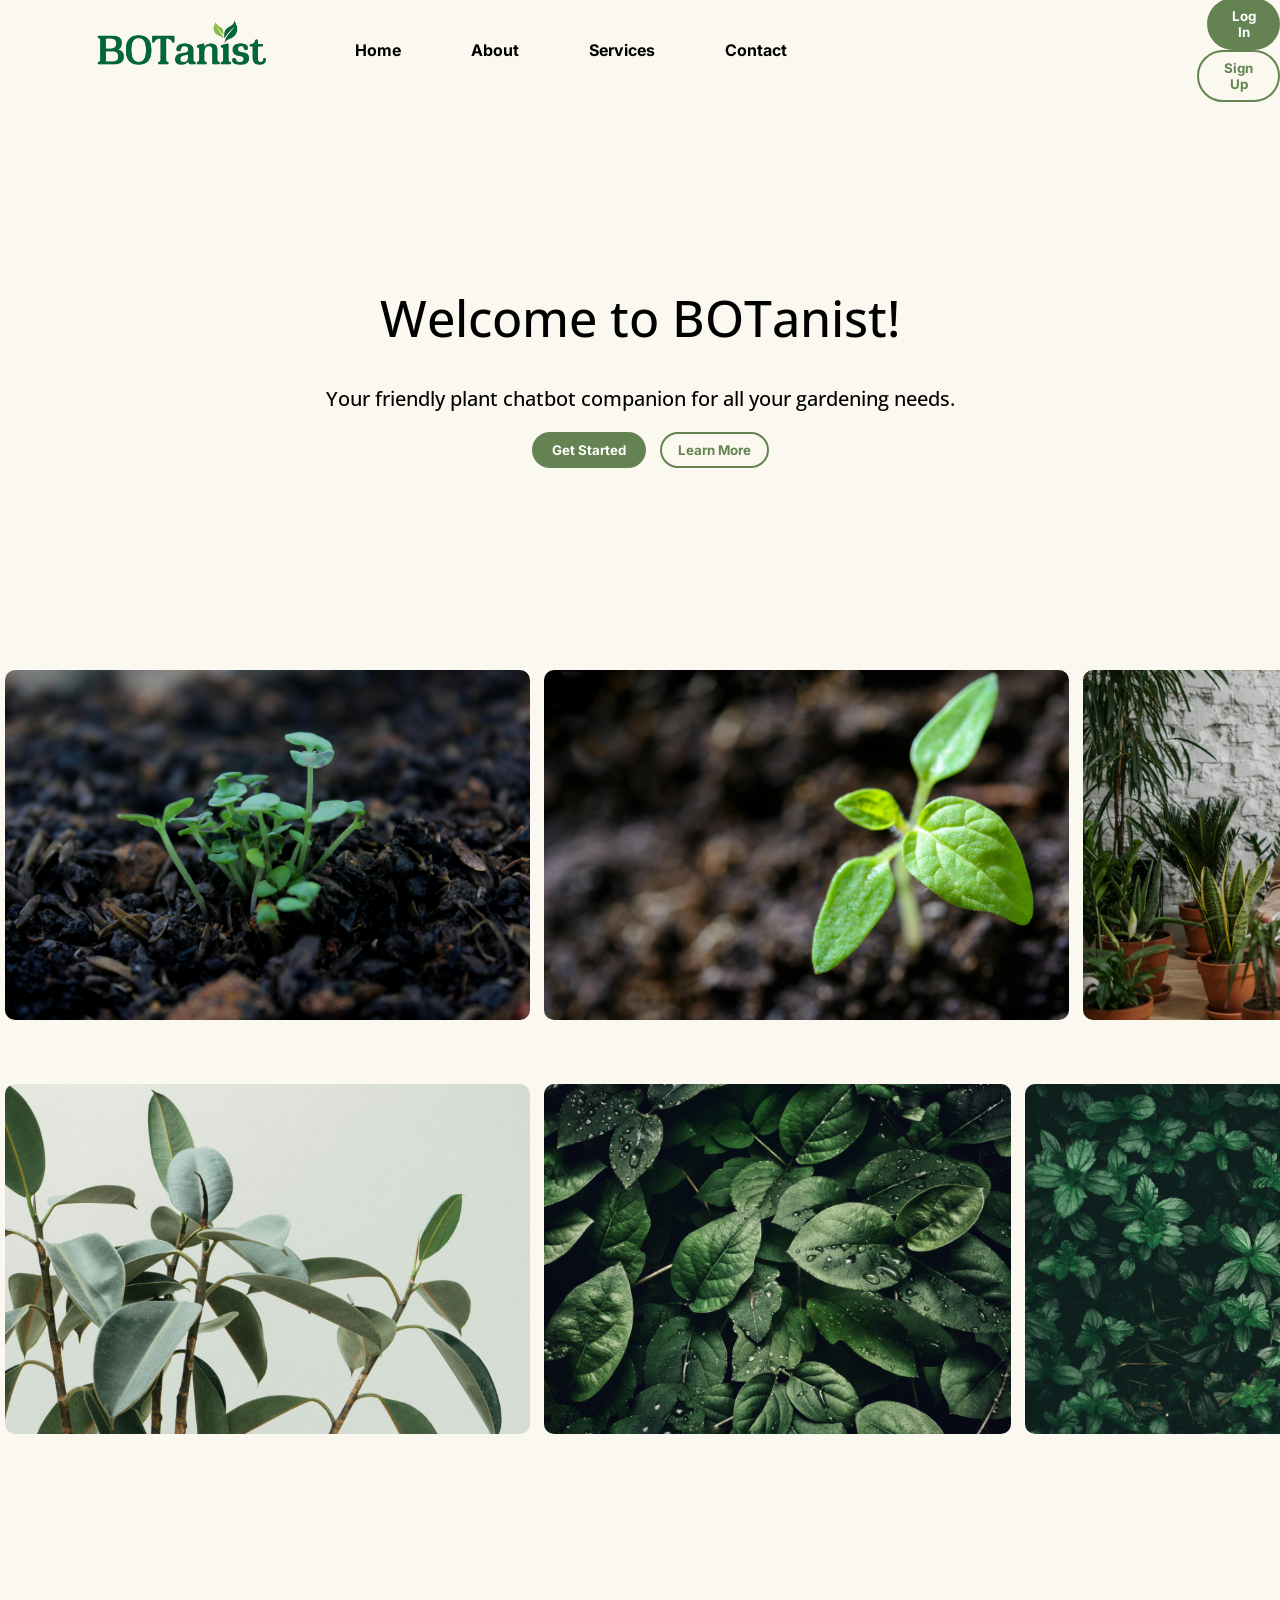
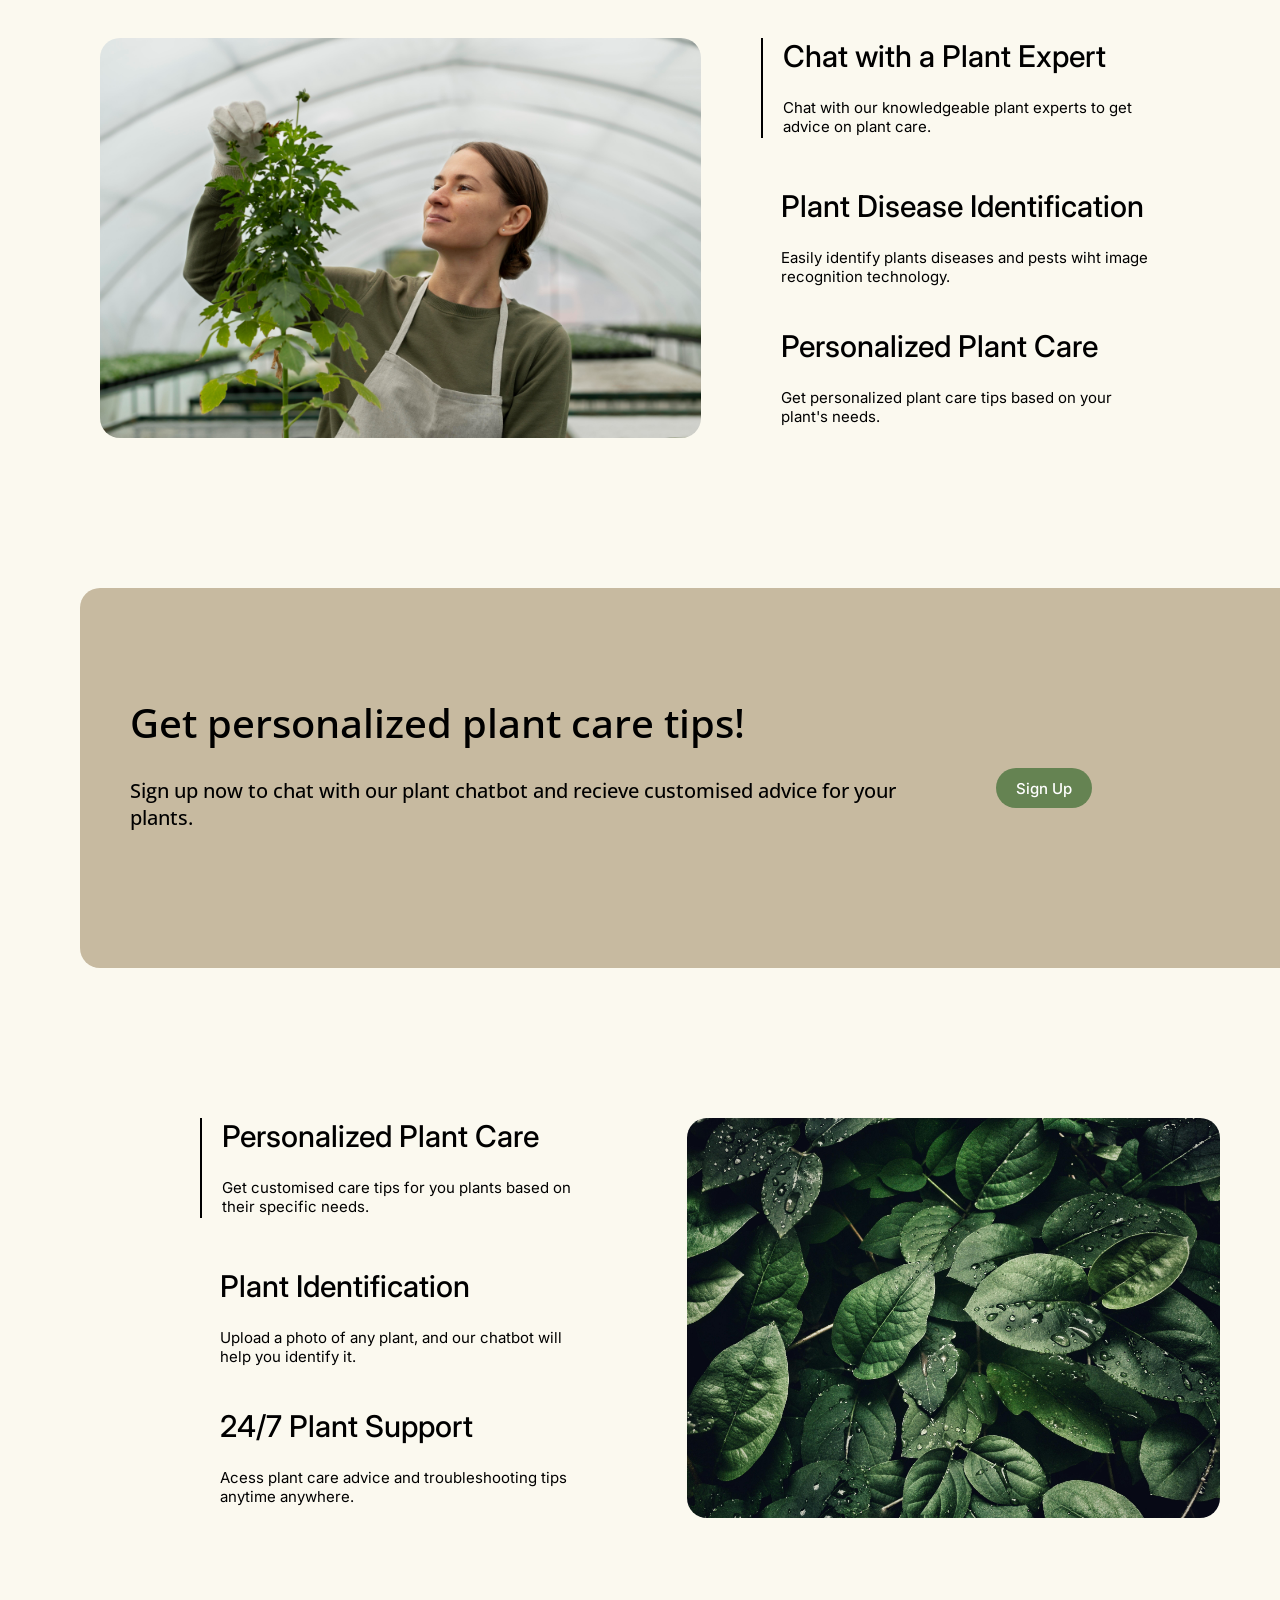
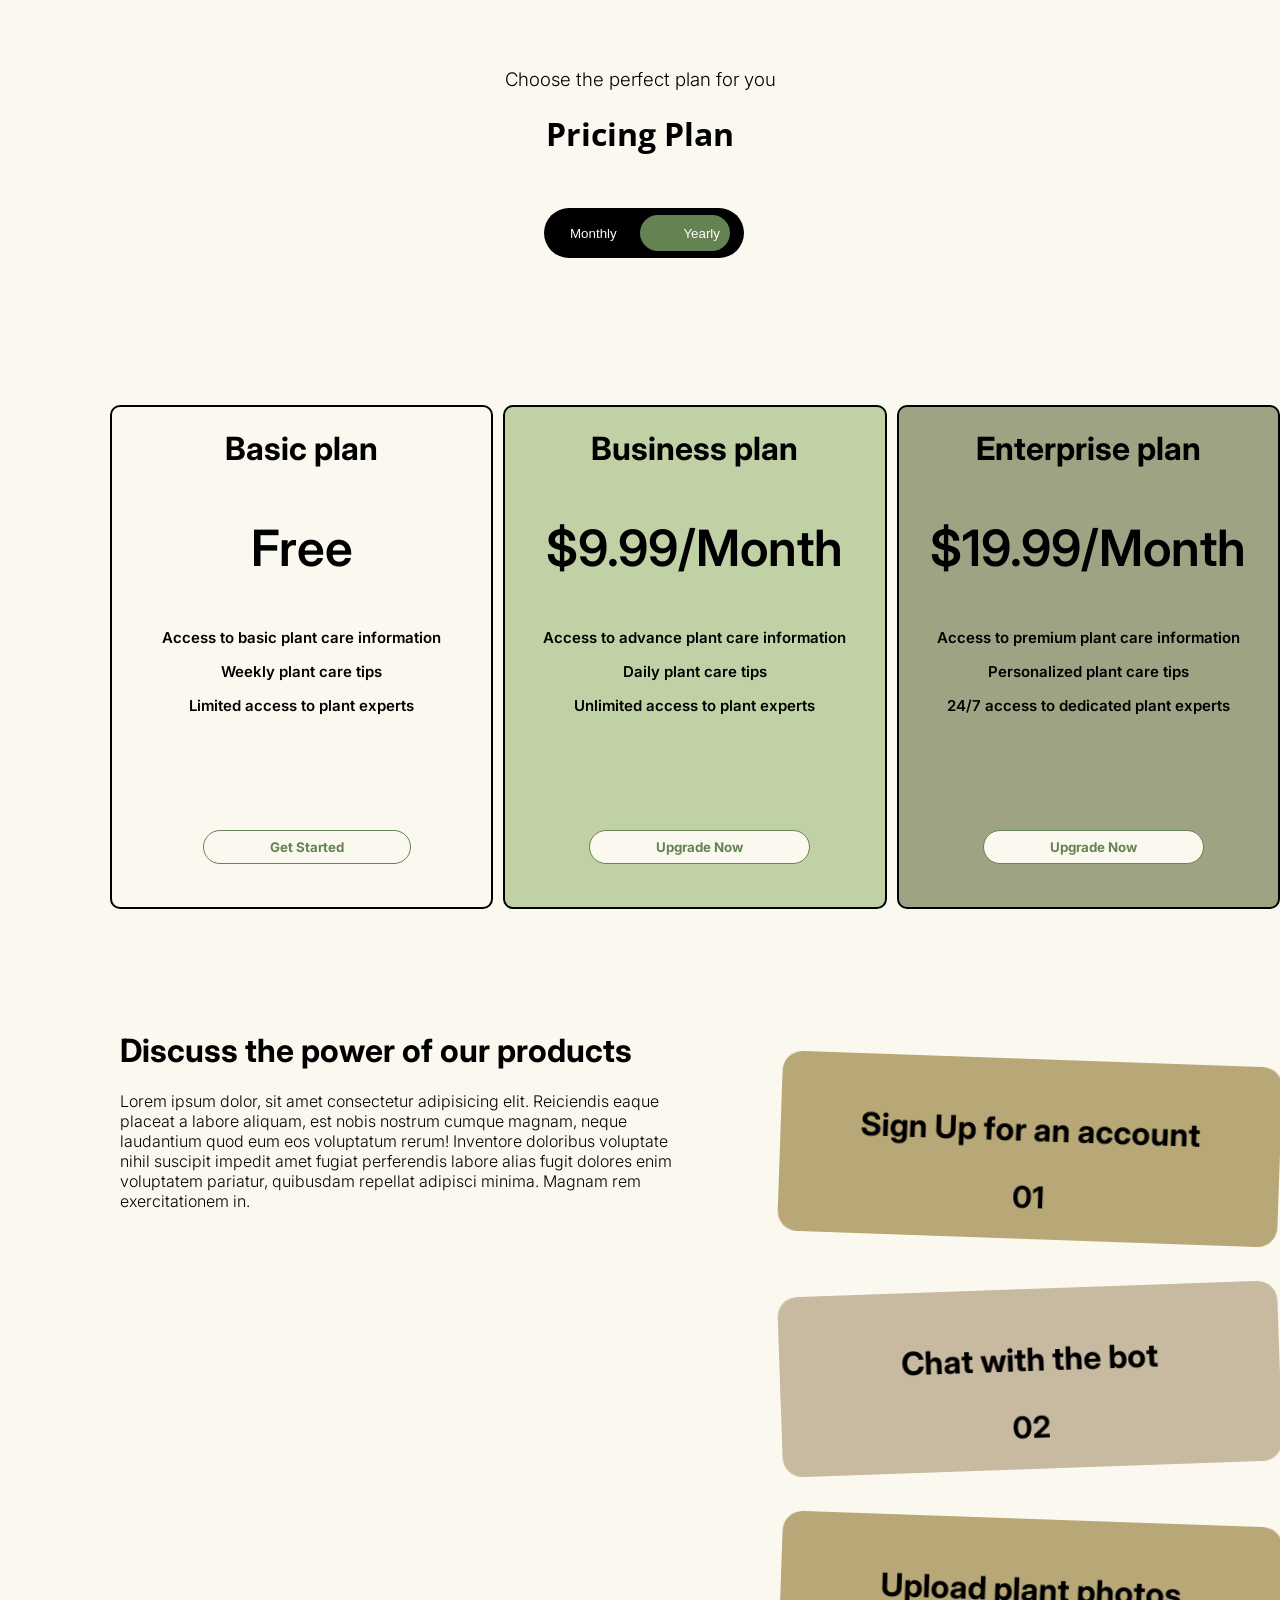
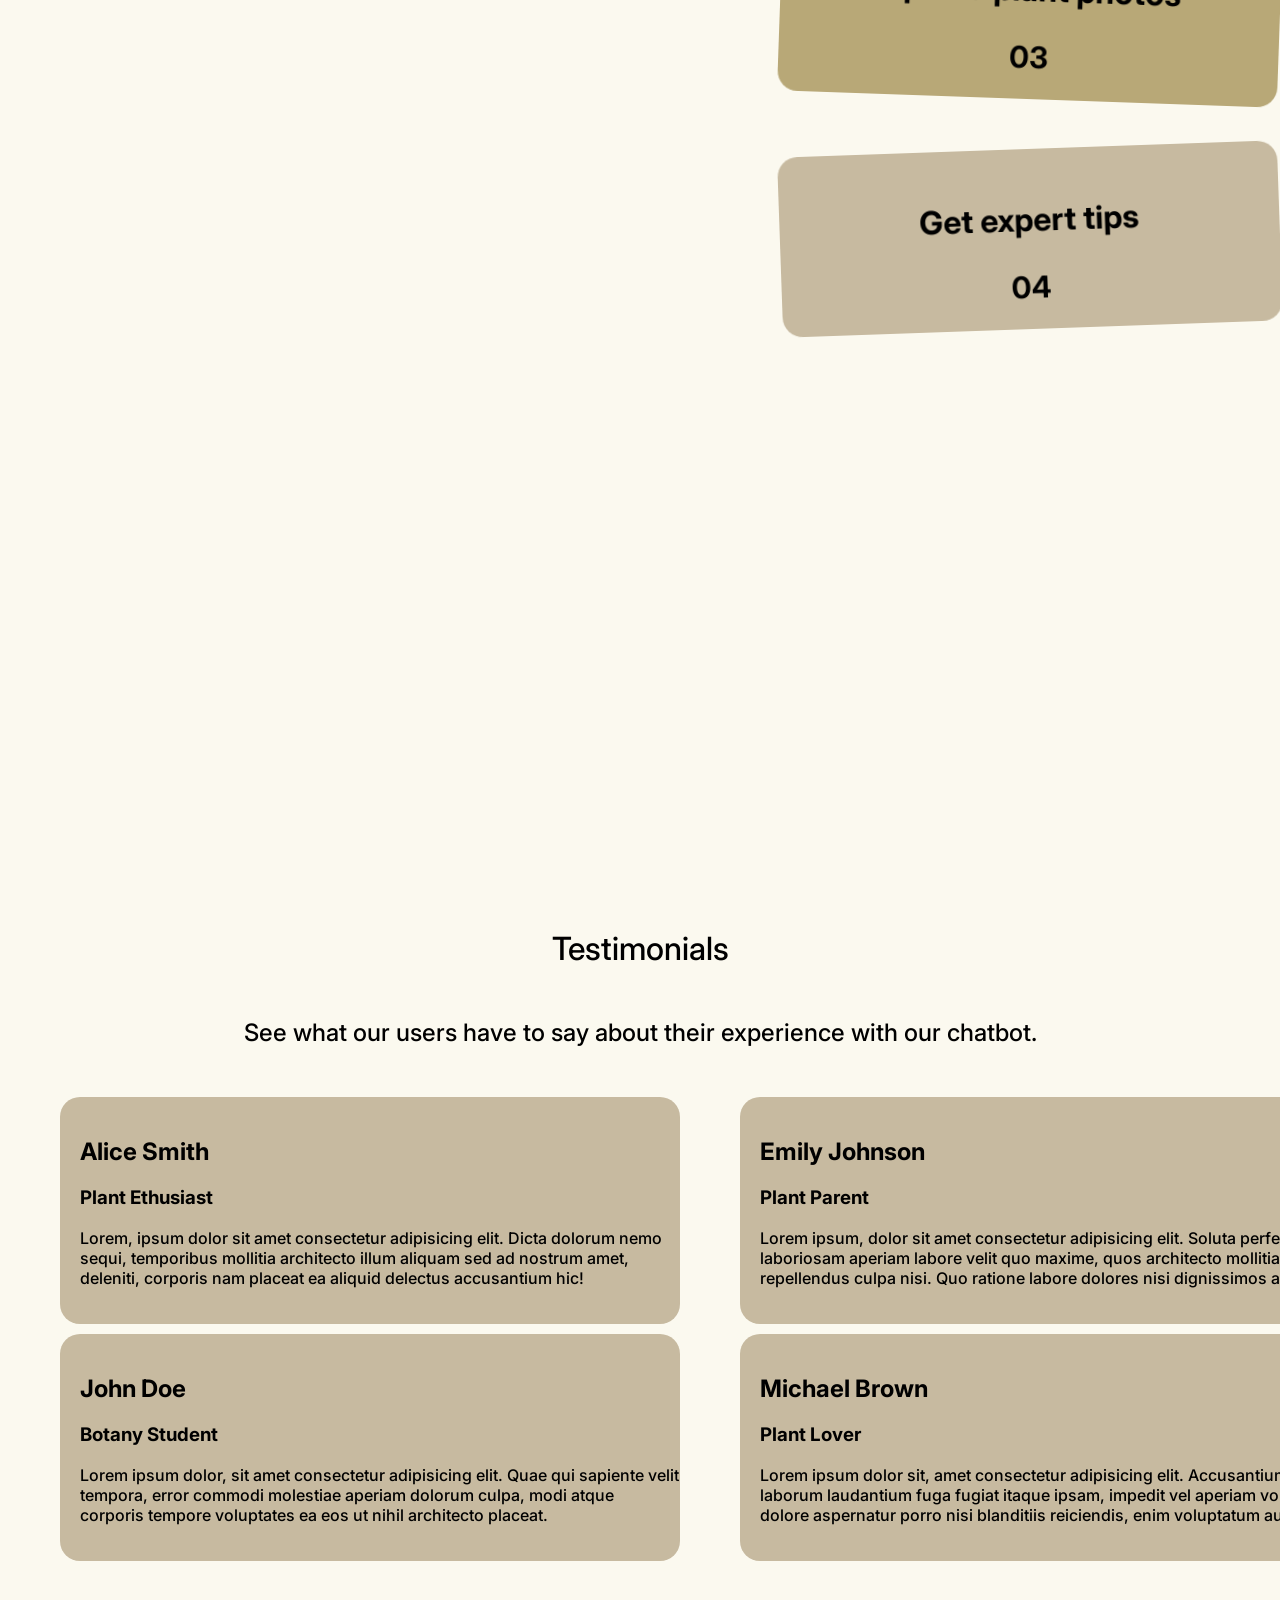
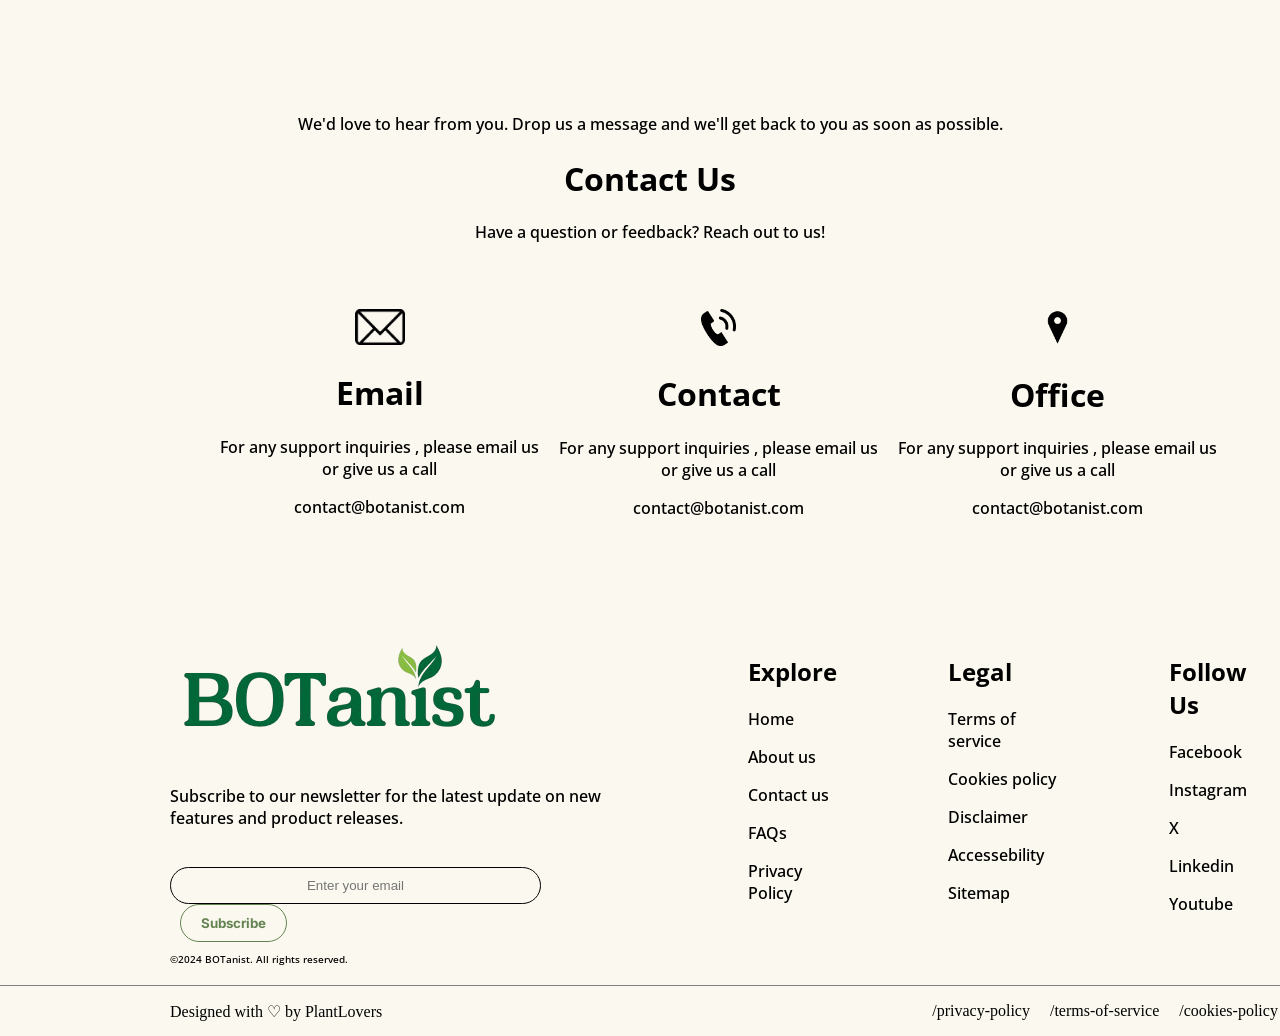
==== main.html @ 325641a9 "Add files via upload" ====
<!DOCTYPE html>
<html lang="en">
<head>
    <meta charset="UTF-8">
    <meta name="viewport" content="width=device-width, initial-scale=1.0">
    <title>BOTanist</title>
    <link rel="stylesheet" href="main.css">
    <link rel="preconnect" href="https://fonts.googleapis.com">
    <link rel="preconnect" href="https://fonts.googleapis.com">
    <link rel="preconnect" href="https://fonts.gstatic.com" crossorigin>
    <link href="https://fonts.googleapis.com/css2?family=Inter:ital,opsz,wght@0,14..32,100..900;1,14..32,100..900&display=swap" rel="stylesheet">
    <link rel="preconnect" href="https://fonts.googleapis.com">
<link rel="preconnect" href="https://fonts.gstatic.com" crossorigin>
<link href="https://fonts.googleapis.com/css2?family=Inter:ital,opsz,wght@0,14..32,100..900;1,14..32,100..900&family=Open+Sans:ital,wght@0,300..800;1,300..800&display=swap" rel="stylesheet">
</head>
<body>
   
<div class="navbar">
    <img src="2-removebg-preview.png" alt="logo">
    <div class="navitems">
        <p>Home</p>
        <p>About</p>
        <p>Services</p>
        <p>Contact</p>
    </div>
  <div class="navbuttons">
    <button id="login">Log In</button>
    <button id="signup">Sign Up</button>
  </div>
    
    
</div>
<div class="mainSection">
    <h1>Welcome to BOTanist!
    <h3>Your friendly plant chatbot companion for all your gardening needs.</h3>
  <button id="getStarted">Get Started</button>
  <button id="learn">Learn More</button>
</div>

<div class="img">
  <div class="img-slide">
    <div class="slide">
        <img src="pexels-crusenhoiho-1251026.jpg" alt="pic">
    
        <img src="pexels-wdnet-1002703.jpg" alt="pic">
 
        <img src="pexels-cottonbro-4503732.jpg" alt="pic">

        <img src="pexels-iriser-1005715.jpg" alt="pic">
  
        <img src="pexels-iriser-2534523.jpg" alt="pic">
 
        <img src="pexels-iriser-2781760.jpg" alt="pic">
        <img src="pexels-crusenhoiho-1251026.jpg" alt="pic">
    
        <img src="pexels-wdnet-1002703.jpg" alt="pic">
 
        <img src="pexels-cottonbro-4503732.jpg" alt="pic">

        <img src="pexels-iriser-1005715.jpg" alt="pic">
  
        <img src="pexels-iriser-2534523.jpg" alt="pic">
 
        <img src="pexels-iriser-2781760.jpg" alt="pic">
       
        
    </div>
   

  </div>
</div>
<div class="img2">
  <div class="img2-slide">
    <div class="slide2">
        <img src="pexels-scottwebb-213727.jpg" alt="pic">
    
        <img src="pexels-sohi-807598.jpg" alt="pic">
 
        <img src="pexels-muhammad-khairul-iddin-adnan-267454-808510.jpg" alt="pic">

        <img src="pexels-rubyandlion-1118154.jpg" alt="pic">
  
        <img src="pexels-crusenhoiho-1251026.jpg" alt="pic">
 
        <img src="pexels-akilmazumder-1072824.jpg" alt="pic">
        <img src="pexels-scottwebb-213727.jpg" alt="pic">
    
        <img src="pexels-sohi-807598.jpg" alt="pic">
 
        <img src="pexels-muhammad-khairul-iddin-adnan-267454-808510.jpg" alt="pic">

        <img src="pexels-rubyandlion-1118154.jpg" alt="pic">
  
        <img src="pexels-crusenhoiho-1251026.jpg" alt="pic">
 
        <img src="pexels-akilmazumder-1072824.jpg" alt="pic">
      
        
    </div>
   

  </div>
</div>
<div class="expert">
  <img src="medium-shot-woman-checking-plant.jpg" alt="">
  <div class="chat"><p>Chat with a Plant Expert</p>
  <p class="subtext">Chat with our knowledgeable plant experts to get advice on plant care.</p>
  <p class="disease">Plant Disease Identification</p>
  <p class="disease" id="diseaseSubtext">Easily identify plants diseases and pests wiht image recognition technology.</p>
  <p id="personalized">Personalized Plant Care</p>
  <p id="personalizedSub">Get personalized plant care tips based on your plant's needs.</p>
  </div>
  
</div>

<div class="askSignup">
  <div class="text"> <h1>Get personalized plant care tips!</h1>
    <p>Sign up now to chat with our plant chatbot and recieve customised advice for your <br> plants.</p></div>
 
  <button>Sign Up</button>
</div>
<div class="expert2">
  
  <div class="chat"><p>Personalized Plant Care</p>
  <p class="subtext">Get customised care tips for you plants based on their specific needs.</p>
  <p class="disease">Plant Identification</p>
  <p class="disease" id="diseaseSubtext">Upload a photo of any plant, and our chatbot will help you identify it.</p>
  <p id="personalized">24/7 Plant Support</p>
  <p id="personalizedSub">Acess plant care advice and troubleshooting tips anytime anywhere.</p>
  </div>
  <img src="pexels-sohi-807598.jpg" alt="">
  
</div>

<div class="pricing">
  <h3>Choose the perfect plan for you</h3>
  <h1>Pricing Plan</h1>
 
</div>
<div class="container">
  <span class="switch">
    <input type="checkbox" id="switcher">
    <label for="switcher"></label>
  </span>
</div>
<div class="plans">
  <div class="basic">
    <h1>Basic plan</h1>
    <p style="font-size: 50px;">Free</p>
    <p>Access to basic plant care information</p>
    <p>Weekly plant care tips</p>
    <p>Limited access to plant experts</p>
    <button>Get Started</button>
  </div>
  <div class="basic" style="background-color: #c0d1a5;">
    <h1>Business plan</h1>
    <p style="font-size: 50px;">$9.99/Month</p>
    <p>Access to advance plant care information</p>
    <p>Daily plant care tips</p>
    <p>Unlimited access to plant experts</p>
    <button>Upgrade Now</button>
  </div>
  <div class="basic" style="background-color: #9da383;">
    <h1>Enterprise plan</h1>
    <p style="font-size: 50px;">$19.99/Month</p>
    <p>Access to premium plant care information</p>
    <p>Personalized plant care tips</p>
    <p>24/7 access to dedicated plant experts</p>
    <button>Upgrade Now</button>
  </div>
  
</div>
<div class="power">
  <div class="discuss"> <h1>Discuss the power of our products</h1>
  <p>Lorem ipsum dolor, sit amet consectetur adipisicing elit. Reiciendis eaque placeat a labore aliquam, est nobis nostrum cumque magnam, neque laudantium quod eum eos voluptatum rerum! Inventore doloribus voluptate nihil suscipit impedit amet fugiat perferendis labore alias fugit dolores enim voluptatem pariatur, quibusdam repellat adipisci minima. Magnam rem exercitationem in.</p></div>

  <div class="stack">
    <div class="card one">
      <h1>Sign Up for an account</h1>
      <p style="font-size: 30px;">01</p>
    </div>
   <div class="card two">
    <h1>Chat with the bot</h1>
    <p style="font-size: 30px;">02</p>
  </div>
   <div class="card three"><h1>Upload plant photos</h1>
    <p style="font-size: 30px;">03</p></div>
   <div class="card four"><h1>Get expert tips</h1>
    <p style="font-size: 30px;">04</p></div>
 
  </div>
  
</div>
<h1 style="text-align: center;" class="samp">Testimonials</h1>
<h2 style="text-align: center;" class="samp">See what our users have to say about their experience with our chatbot.</h2>
<div class="testimonials">
  
  <div class="column1">
    <div class="row1">
      <div class="c1 re" >
        <h2>Alice Smith</h2>
        <h3>Plant Ethusiast</h3>
        <p>Lorem, ipsum dolor sit amet consectetur adipisicing elit. Dicta dolorum nemo sequi, temporibus mollitia architecto illum aliquam sed ad nostrum amet, deleniti, corporis nam placeat ea aliquid delectus accusantium hic!</p>
      </div>
      <div class="c2 re" >
        <h2>John Doe</h2>
        <h3>Botany Student</h3>
        <p>Lorem ipsum dolor, sit amet consectetur adipisicing elit. Quae qui sapiente velit tempora, error commodi molestiae aperiam dolorum culpa, modi atque corporis tempore voluptates ea eos ut nihil architecto placeat.</p>
      </div>
    </div>
  </div>
  <div class="column2">
    <div class="row2">
      <div class="c3 re">
        <h2>Emily Johnson</h2>
        <h3>Plant Parent</h3>
        <p>Lorem ipsum, dolor sit amet consectetur adipisicing elit. Soluta perferendis, laboriosam aperiam labore velit quo maxime, quos architecto mollitia repellendus culpa nisi. Quo ratione labore dolores nisi dignissimos amet dicta.</p>
      </div>
      <div class="c4 re" >
        <h2>Michael Brown</h2>
        <h3>Plant Lover</h3>
        <p>Lorem ipsum dolor sit, amet consectetur adipisicing elit. Accusantium quia laborum laudantium fuga fugiat itaque ipsam, impedit vel aperiam voluptatibus dolore aspernatur porro nisi blanditiis reiciendis, enim voluptatum aut minima.</p>
      </div>
    </div>
</div>
</div>
<div class="contact">
  <p>We'd love to hear from you. Drop us a message and we'll get back to you as soon as possible.</p>
  <h1>Contact Us</h1>
  <p>Have a question or feedback? Reach out to us!</p>
  <div class="sections">
    <div class="email">
<img src="pngegg.png" alt="email" style="width: 50px;">
<h1>Email</h1>
<p>For any support inquiries , please email us <br> or give us a call</p>
<p>contact@botanist.com</p>
    </div>
    <div class="call">
      <img src="pngwing.com.png" alt="email" style="width: 35px;">
<h1>Contact</h1>
<p>For any support inquiries , please email us <br> or give us a call</p>
<p>contact@botanist.com</p>
    </div>
    <div class="locate">
      <img src="pngwing.com-2.png" alt="email" style="width: 37px;">
<h1>Office</h1>
<p>For any support inquiries , please email us <br> or give us a call</p>
<p>contact@botanist.com</p>
    </div>
  </div>

</div>
<div class="footer">
  <div class="enteremail">
    <img src="2-removebg-preview.png" alt="logo">
    <p>Subscribe to our newsletter for the latest update on new <br>features and product releases.</p>
    <br>
    <input type="text" placeholder="Enter your email" style="text-align: center;">
    <button>Subscribe</button>
    <p style="font-size: 10px;">©2024 BOTanist. All rights reserved.</p>
  </div>
  <div class="explore">
    <h2>Explore</h2>
    <p>Home</p>
    <p>About us</p>
    <p>Contact us</p>
    <p>FAQs</p>
    <p>Privacy Policy</p>
  </div>
  <div class="legal">
    <h2>Legal</h2>
    <p>Terms of service</p>
    <p>Cookies policy</p>
    <p>Disclaimer</p>
    <p>Accessebility</p>
    <p>Sitemap</p>
  </div>
  <div class="legal">
    <h2>Follow Us</h2>
    <p>Facebook</p>
    <p>Instagram</p>
    <p>X</p>
    <p>Linkedin</p>
    <p>Youtube</p>
  </div>
</div>
<div class="end">
  <p>Designed with &#9825 by PlantLovers</p>
  <p style="margin-left: 550px;">/privacy-policy</p>
  <p style="margin-left: 20px;">/terms-of-service</p>
  <p style="margin-left: 20px;">/cookies-policy</p>

</div>





    
</body>
</html>
---- main.css ----
body{
    background-color: #fbf9ef;
    padding: 0;
    margin: 0;
    display: block;
    max-width: 100%;
}
.navbar{
    display: flex;
    height: 100px;
    align-items: center;
   
}
.navbar img{
   height: 70px;
   margin-left: 90px;
   cursor: pointer;
}
.navitems{
    display: flex;
    font-family: "Inter", system-ui;
    font-optical-sizing: auto;
    font-weight: 700;
    font-style: normal;
}
.navitems p{
    margin-left: 70px;
    cursor: pointer;
}
.navbuttons{
    width:max-content;
   float: right;
   margin-left: 400px;
   
}
#login{
    background-color: #658352;
    color: white;
    border: none;
    padding: 10px 20px;
    border-radius: 53px;
    margin-left: 20px;
    font-family: "Inter", system-ui;
    font-optical-sizing: auto;
    font-weight: 700;
    font-style: normal;
    cursor: pointer;
    
}
#signup{
    background-color: #fbf9ef;
    color: #658352;
    border: 2px solid #658352;
    padding: 8px 16px;
    margin-left: 10px;
    border-radius: 53px;
    font-family: "Inter", system-ui;
    font-optical-sizing: auto;
    font-weight: 700;
    font-style: normal;
    cursor: pointer;
}
.mainSection{
    /* display: flex; */
   padding-top: 150px;
    height: 40vh;
    text-align: center;
    
}
.mainSection h1{
    font-size: 50px;
    font-family: "Open Sans", sans-serif;
  font-optical-sizing: auto;
  font-weight: 500;
  font-style: normal;
 
  

}
.mainSection h3{
    font-size: 20px;
    font-family: "Open Sans", sans-serif;
  font-optical-sizing: auto;
  font-weight: 500;
  font-style: normal;

}
#getStarted{
    background-color: #658352;
    color: white;
    border: none;
    padding: 10px 20px;
    border-radius: 53px;
    margin-left: 20px;
    font-family: "Inter", system-ui;
    font-optical-sizing: auto;
    font-weight: 700;
    font-style: normal;
    cursor: pointer;
}
#learn{
    background-color: #fbf9ef;
    color: #658352;
    border: 2px solid #658352;
    padding: 8px 16px;
    margin-left: 10px;
    border-radius: 53px;
    font-family: "Inter", system-ui;
    font-optical-sizing: auto;
    font-weight: 700;
    font-style: normal;
    cursor: pointer;
}
.img{
    overflow: hidden;
    padding: 60px 0;
    white-space: nowrap;
  
    
}
.img2{
    overflow: hidden;
    /* padding: 60px 0; */
    white-space: nowrap;
    margin-bottom: 200px;
    
}
.img-slide{
   
    animation: 10s slide infinite linear;
}
.img2-slide{
   
    animation: 10s slide2 infinite linear;
}
.img-slide img{
    height: 350px;
    margin: 0 5px;
    border-radius: 10px;
    cursor: pointer;
   
}
.img2-slide img{
    height: 350px;
    margin: 0 5px;
    border-radius: 10px;
    cursor: pointer;
}


@keyframes slide{
    from{
        transform: translateX(0);
    }
    to{
        transform: translateX(-225%);
    }
}
@keyframes slide2{
    from{
        transform: translateX(-225%);
    }
    to{
        transform: translateX(0);
    }
}
.img:hover .img-slide{
    animation-play-state: paused;
    
}
.img2:hover .img2-slide{
    animation-play-state: paused;
}
.expert img{
    height: 400px;
    border-radius: 20px;
    margin-left: 100px;
    margin-right: 60px;
}
.expert{
    display: flex;
    
}
.expert .chat{
    width: 400px;
}
.expert p{
    font-size: 30px;
    font-family: "Inter", system-ui;
    font-optical-sizing: auto;
    font-weight: 500;
    font-style: normal;
    margin: 0;
    border-left: 2px solid black;
    height: 40px;
    padding-left: 20px;
    
}
.expert .subtext{
    font-size: 15px;
    font-weight: 400;
    padding-top: 20px;
}
.expert .disease{
    margin-top: 50px;
    border: 0;
}
.expert #diseaseSubtext{
    font-size: 15px;
    font-weight: 400;
    padding-top: 20px;
    margin-top: 0;
}
.expert #personalized{
    padding-top: 40px;
    border: 0;
}
.expert #personalizedSub{
    font-size: 15px;
    font-weight: 400;
    padding-top: 20px;
    margin-top: 0;
    border: 0;
}
.expert2 img{
    height: 400px;
    border-radius: 20px;
    margin-left: 100px;
    margin-right: 60px;
}
.expert2{
    display: flex;
    margin-left: 200px;
    margin-top: 150px;
    
}
.expert2 .chat{
    width: 400px;
}
.expert2 p{
    font-size: 30px;
    font-family: "Inter", system-ui;
    font-optical-sizing: auto;
    font-weight: 500;
    font-style: normal;
    margin: 0;
    border-left: 2px solid black;
    height: 40px;
    padding-left: 20px;
    
}
.expert2 .subtext{
    font-size: 15px;
    font-weight: 400;
    padding-top: 20px;
}
.expert2 .disease{
    margin-top: 50px;
    border: 0;
}
.expert2 #diseaseSubtext{
    font-size: 15px;
    font-weight: 400;
    padding-top: 20px;
    margin-top: 0;
}
.expert2 #personalized{
    padding-top: 40px;
    border: 0;
}
.expert2 #personalizedSub{
    font-size: 15px;
    font-weight: 400;
    padding-top: 20px;
    margin-top: 0;
    border: 0;
}
.askSignup{
    display: flex;
    margin-top: 150px;
    margin-left: 80px;
    width: 1200px;
    height: 300px;
    background-color: #c7baa0;
    border-radius: 20px;
    padding-left: 50px;
    padding-top: 80px;
    transition: transform 0.5s ease;
}
.askSignup h1{
    font-size: 40px;
    font-family: "Open Sans", sans-serif;
  font-optical-sizing: auto;
  font-weight: 550;
  font-style: normal;
  
 
}
.askSignup p{
    font-size: 20px;
    font-family: "Open Sans", sans-serif;
  font-optical-sizing: auto;
  font-weight: 500;
  font-style: normal;
  
}
.text{
    display: block;
}
.askSignup button{
    height: 40px;
    margin-left: 100px;
    margin-top: 100px;
    background-color: #658352;
    color: white;
    border: none;
    padding: 10px 20px;
    border-radius: 53px;
    cursor: pointer;
    font-size: 15px;
   
    font-family: "Inter", system-ui;
    font-optical-sizing: auto;
    font-weight: 500;
    font-style: normal;
}
.askSignup:hover{
    background-color: #1c2001;
    color: white;
    transform: scale(1.05);
}
.pricing h3{
    text-align: center;
    font-family: "Inter", system-ui;
    font-optical-sizing: auto;
    font-weight: 300;
    font-style: normal;

}
.pricing h1{
    text-align: center;
    font-family: "Open Sans", sans-serif;
  font-optical-sizing: auto;
  font-weight: 700;
  font-style: normal;
}
.pricing{
    margin-top: 150px;
}
.container{
    display: flex;
    justify-content: center;
    margin-top: 50px;
    align-items: center;
    flex-direction: column;
}
.switch{
    position: relative;
    width: 200px;
    height: 50px;
    border-radius: 25px;
}
.switch input{
    appearance: none;
    width: 200px;
    height: 50px;
    border-radius: 25px;
    background:black;
    outline: none;
}
.switch input::before, .switch input::after{
   z-index: 2;
   position: absolute;
   top: 56%;
   transform: translateY(-50%);
}

.switch input::before{
    content: "Monthly";
    ;
    left: 20px;
    padding-left: 10px;
    /* color: white;
    font-size: 20px;
    font-family: "Inter", system-ui;
    font-optical-sizing: auto;
    font-weight: 500;
    font-style: normal; */
}
.switch input::after{
    content: "Yearly";
    right: 20px;
    /* padding-right: 10px; */
    /*color: white;
   /*font-size: 20px;
    font-family: "Inter", system-ui;
    font-optical-sizing: auto;
    font-weight: 500;
    font-style: normal; */
}
.switch input:checked{
    background:black;
}
.switch label{
    z-index: 1;
    position: absolute;
    top: 10px;
    bottom: 4px;
    border-radius: 20px;

}
.switch input{
    transition: 0.2s;
}
.switch input:checked::after, .switch input:checked::before{
    color:white;
    transition: color 0.5s;
}
.switch input:checked::before{
    padding-left: 10px;
}
.switch input:checked + label{
    left: 10px;
    right: 100px;
  background: #658352;
    transition: left 0.5s ,right 0.4s 0.2s;
}
.switch input:not(:checked)::before{
   
    color: white;
    transition: color 0.5s;
}
.switch input:not(:checked)::after{
    color: white;
    transition: color 0.5s;
}
.switch input:not(:checked) + label{
    left: 100px;
    right: 10px;
    background:#658352;
    
    transition: left 0.5s 0.2s ,right 0.4s ,background 0.5s;
}
.plans{
    display: flex;
    padding-top: 150px;
    padding-left: 100px;
    
}
.basic{
    border: 2px solid black;
    height: 500px;
    width: 400px;
    border-radius: 10px;
    
    text-align: center;
    font-family: "Inter", system-ui;
    font-optical-sizing: auto;
    font-weight: 600;
    font-style: normal;
    margin-left: 10px;

    
}
.plans p {
    font-size: 15px;
}
.basic button{
    background-color: #fbf9ef;
    color: #658352;
    border: 1px solid #658352;
    padding: 8px 66px;
    margin-left: 10px;
    border-radius: 53px;
    font-family: "Inter", system-ui;
    font-optical-sizing: auto;
    font-weight: 700;
    font-style: normal;
    cursor: pointer;
    margin-top: 100px;
}
.power{
    display: flex;
    padding-left: 120px;
    margin-top: 100px;
 
}
.discuss{
    width: 600px;
    position: sticky;
    top: 0;
    height: 300px;
}
.discuss h1{
    font-family: "Inter", system-ui;
    font-optical-sizing: auto;
    font-weight: 700;
    font-style: normal;
}
.discuss p{
    font-family: "Inter", system-ui;
    font-optical-sizing: auto;
    font-weight: 300;
    font-style: normal;
}
.stack{
    margin-left:90px;
    /* position: relative; */
    height: 1500px;
}


.card{
    position:-webkit-sticky;
    position: sticky;
    margin-top: 50px;
    width: 500px;
    height: 150px;
  
    background-color: #b8a877;
    border-radius: 20px;
    
    padding-top: 30px;
   
    top: 50px;
    /* bottom: 50px; */
    font-family: "Inter", system-ui;
    font-optical-sizing: auto;
    font-weight: 700;
    font-style: normal;
    text-align: center;
    
}
.one{
    transform: rotate(2deg);
    font-family: "Inter", system-ui;
    font-optical-sizing: auto;
    font-weight: 700;
    font-style: normal;
    text-align: center;

}
.two{
    transform: rotate(-2deg);
    background-color: #c7baa0;
}
.three{
    transform: rotate(2deg);
}
.four{
    transform: rotate(-2deg);
    background-color: #c7baa0;
}

.testimonials{
    width: 100%;
    height: 500px;
    display: flex;
  
}
.testimonials h1{
    text-align: center;
    font-family: "Inter", system-ui;
     font-optical-sizing: auto;
     font-weight: 700;
     font-style: normal;
}

.re{
    background-color: #c7baa0;
    width: 600px;
    border-radius: 20px;
    margin-left: 60px;
    text-align: left;
    padding-top: 20px;
    margin-bottom: 10px;
    padding-bottom: 20px;
    font-family: "Inter", system-ui;
     font-optical-sizing: auto;
     font-weight: 500;
     font-style: normal;
}
.re{
    padding-left: 20px;
}
.samp{
    font-family: "Inter", system-ui;
     font-optical-sizing: auto;
     font-weight: 500;
     font-style: normal;
     margin-bottom: 50px;
     margin-top: 20px;
}
.contact{

    padding-top: 100px;
  text-align: center;
  font-family: "Open Sans", sans-serif;
  font-optical-sizing: auto;
  font-weight: 550;
  font-style: normal;
}
.sections{
    display: flex;
    padding-top: 50px;
    padding-left: 200px;
}
.contact{
    margin-left: 20px;
}
.call{
    margin-left: 20px;
}
.locate{
    margin-left: 20px;
}
.footer{
    display: flex;
    height: 350px;
    padding-top: 100px;
    padding-left: 170px;
    text-align: left;
    font-family: "Open Sans", sans-serif;
  font-optical-sizing: auto;
  font-weight: 550;
  font-style: normal;
  border-bottom: 1px solid grey;
}
.enteremail input{
    border-radius: 20px;
    border: 1px solid black;
    padding: 10px 100px;
    
    background-color: #fbf9ef;
}
.enteremail button{
    background-color: #fbf9ef;
    color: #658352;
    border: 1px solid #658352;
    padding: 10px 20px;
    margin-left: 10px;
    border-radius: 53px;
    font-family: "Inter", system-ui;
    font-optical-sizing: auto;
    font-weight: 700;
    font-style: normal;
    cursor: pointer;
}
.explore{

    margin-left: 100px;
}
.legal{
    margin-left: 100px;
}
.end{
    display: flex;
    height: 50px;
    margin-left: 170px;
}
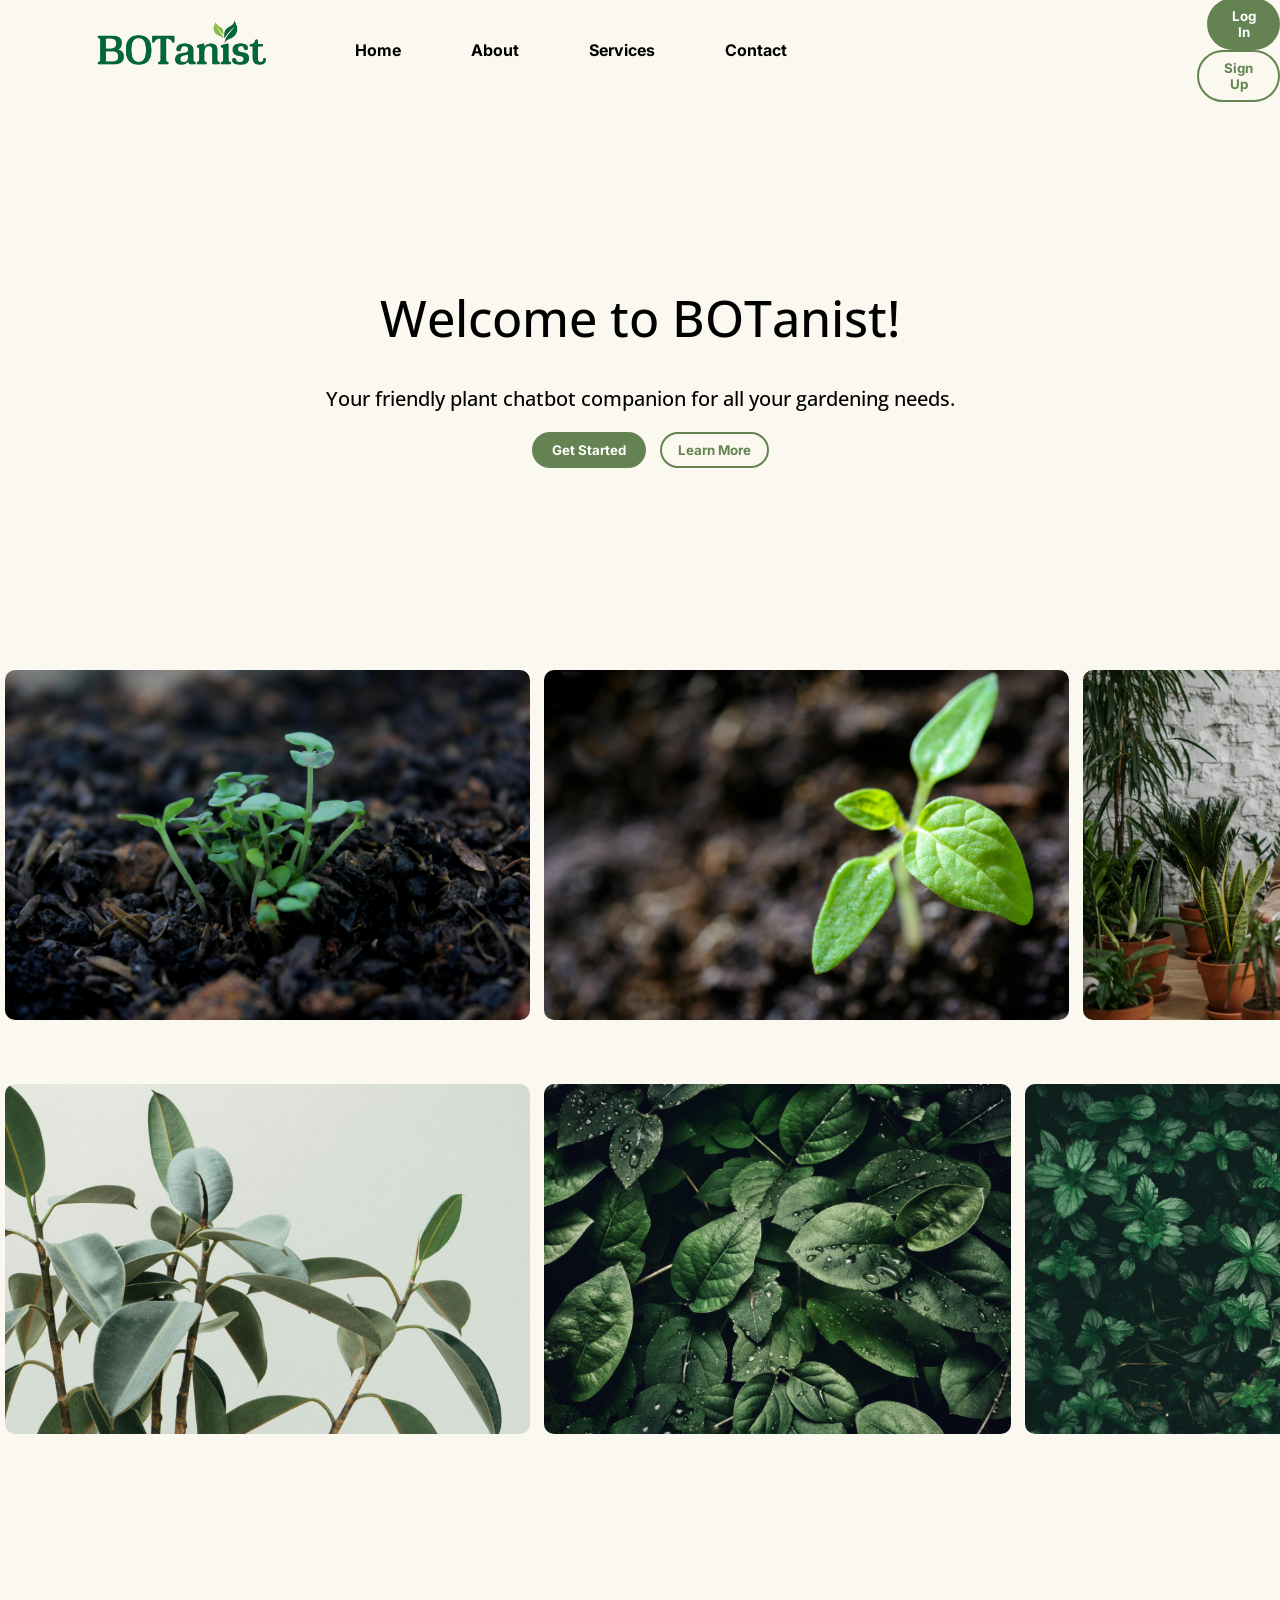
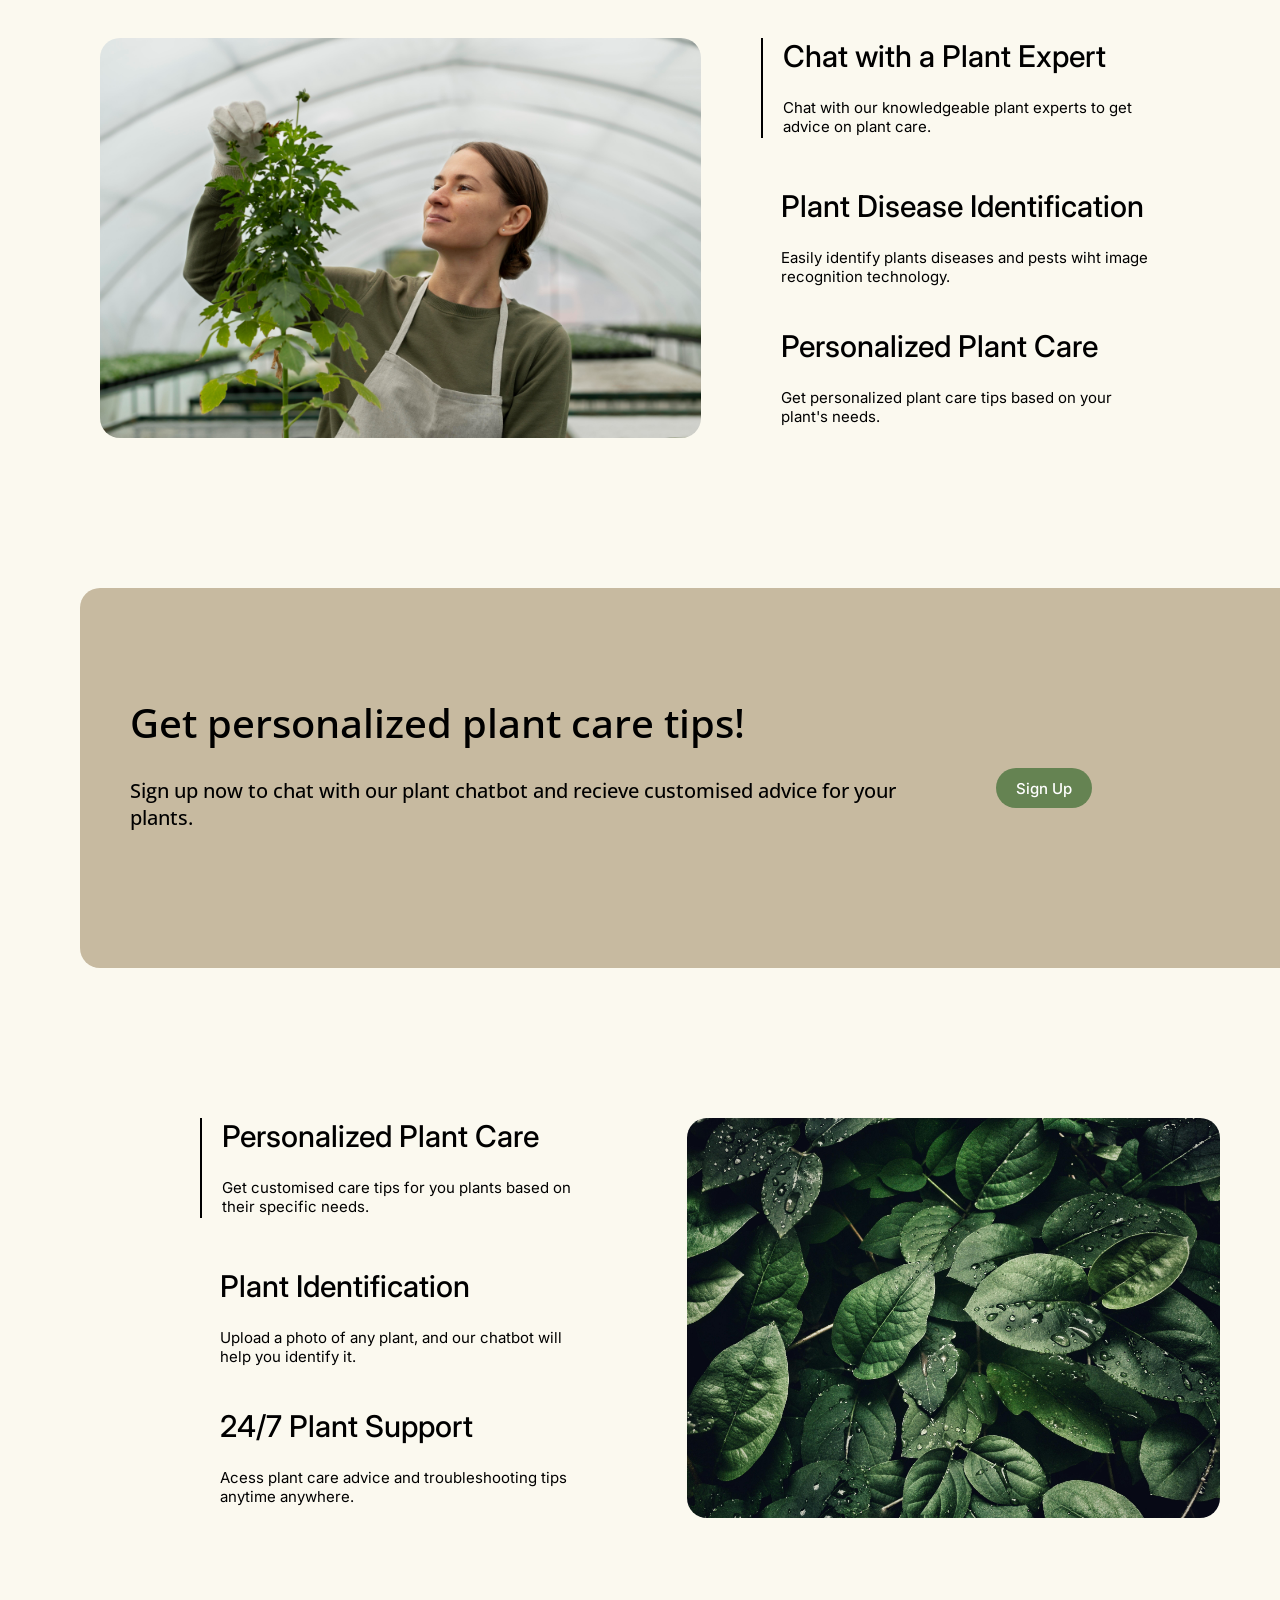
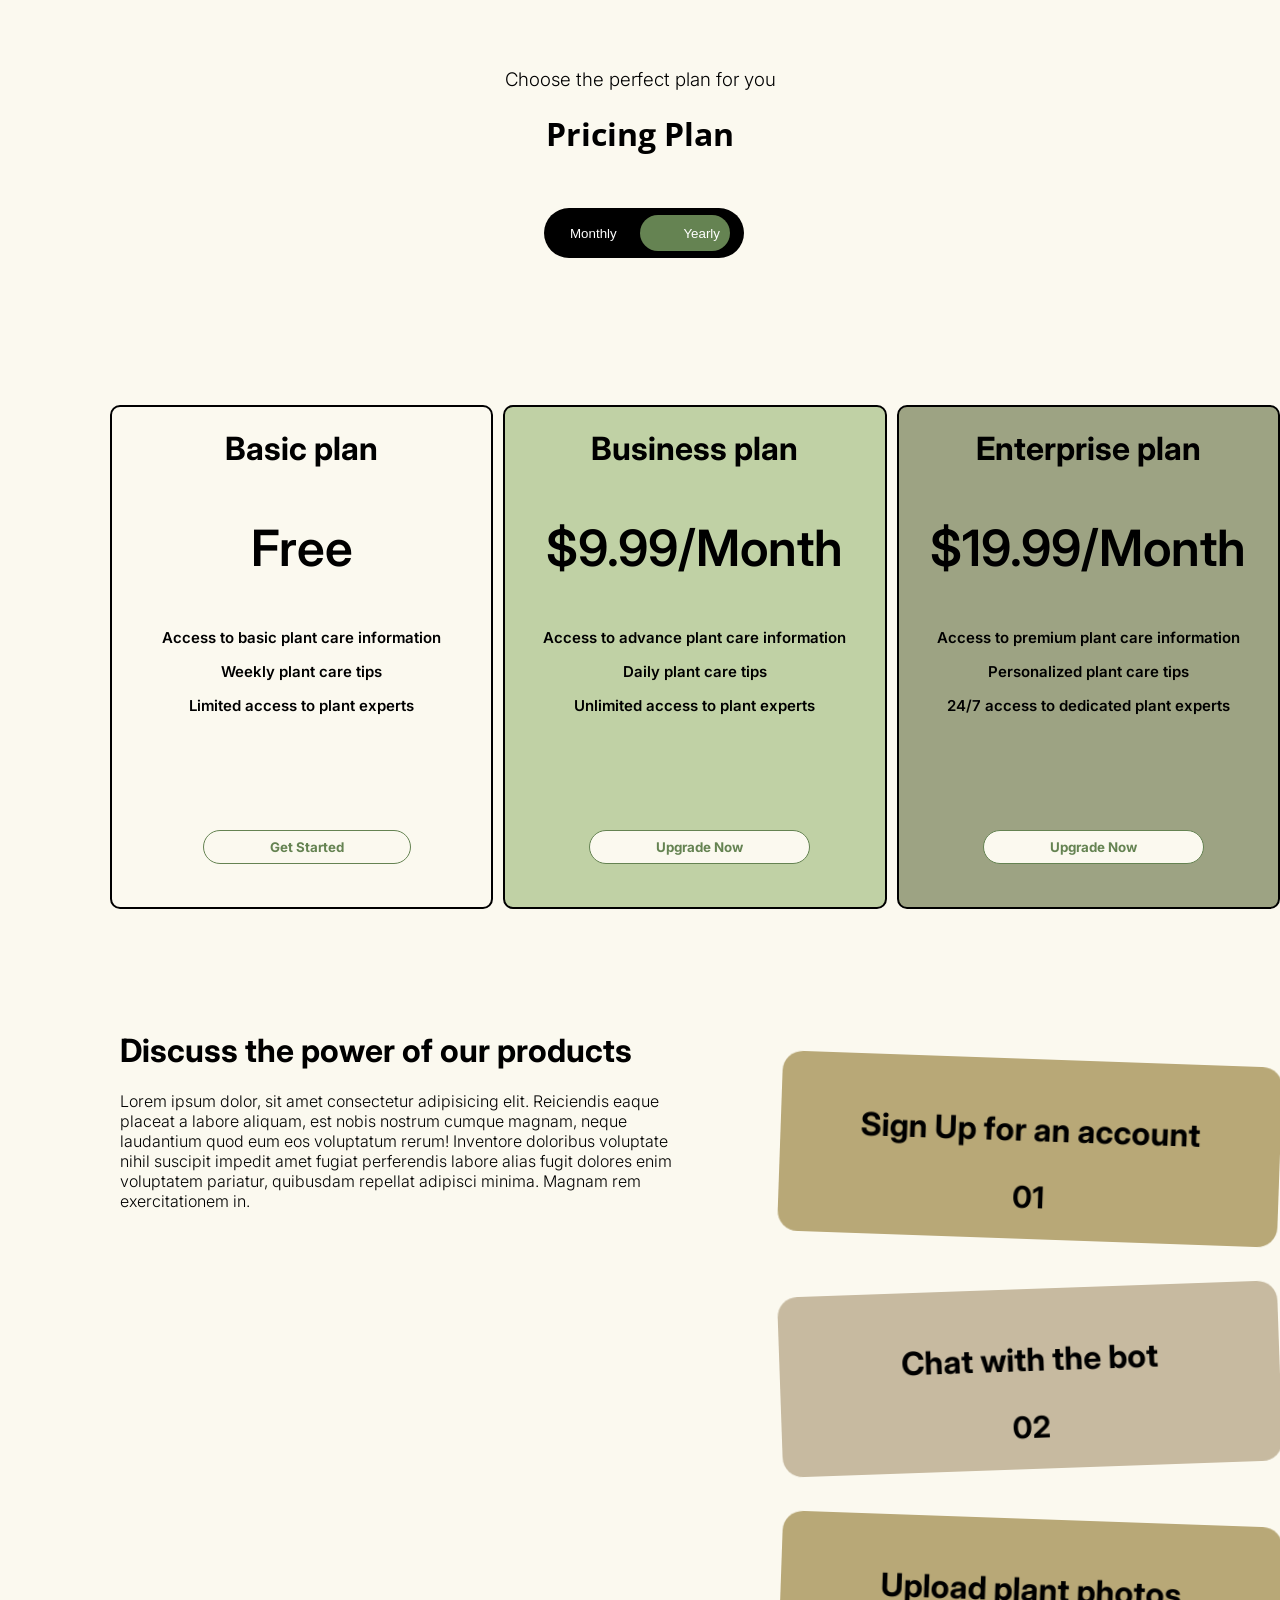
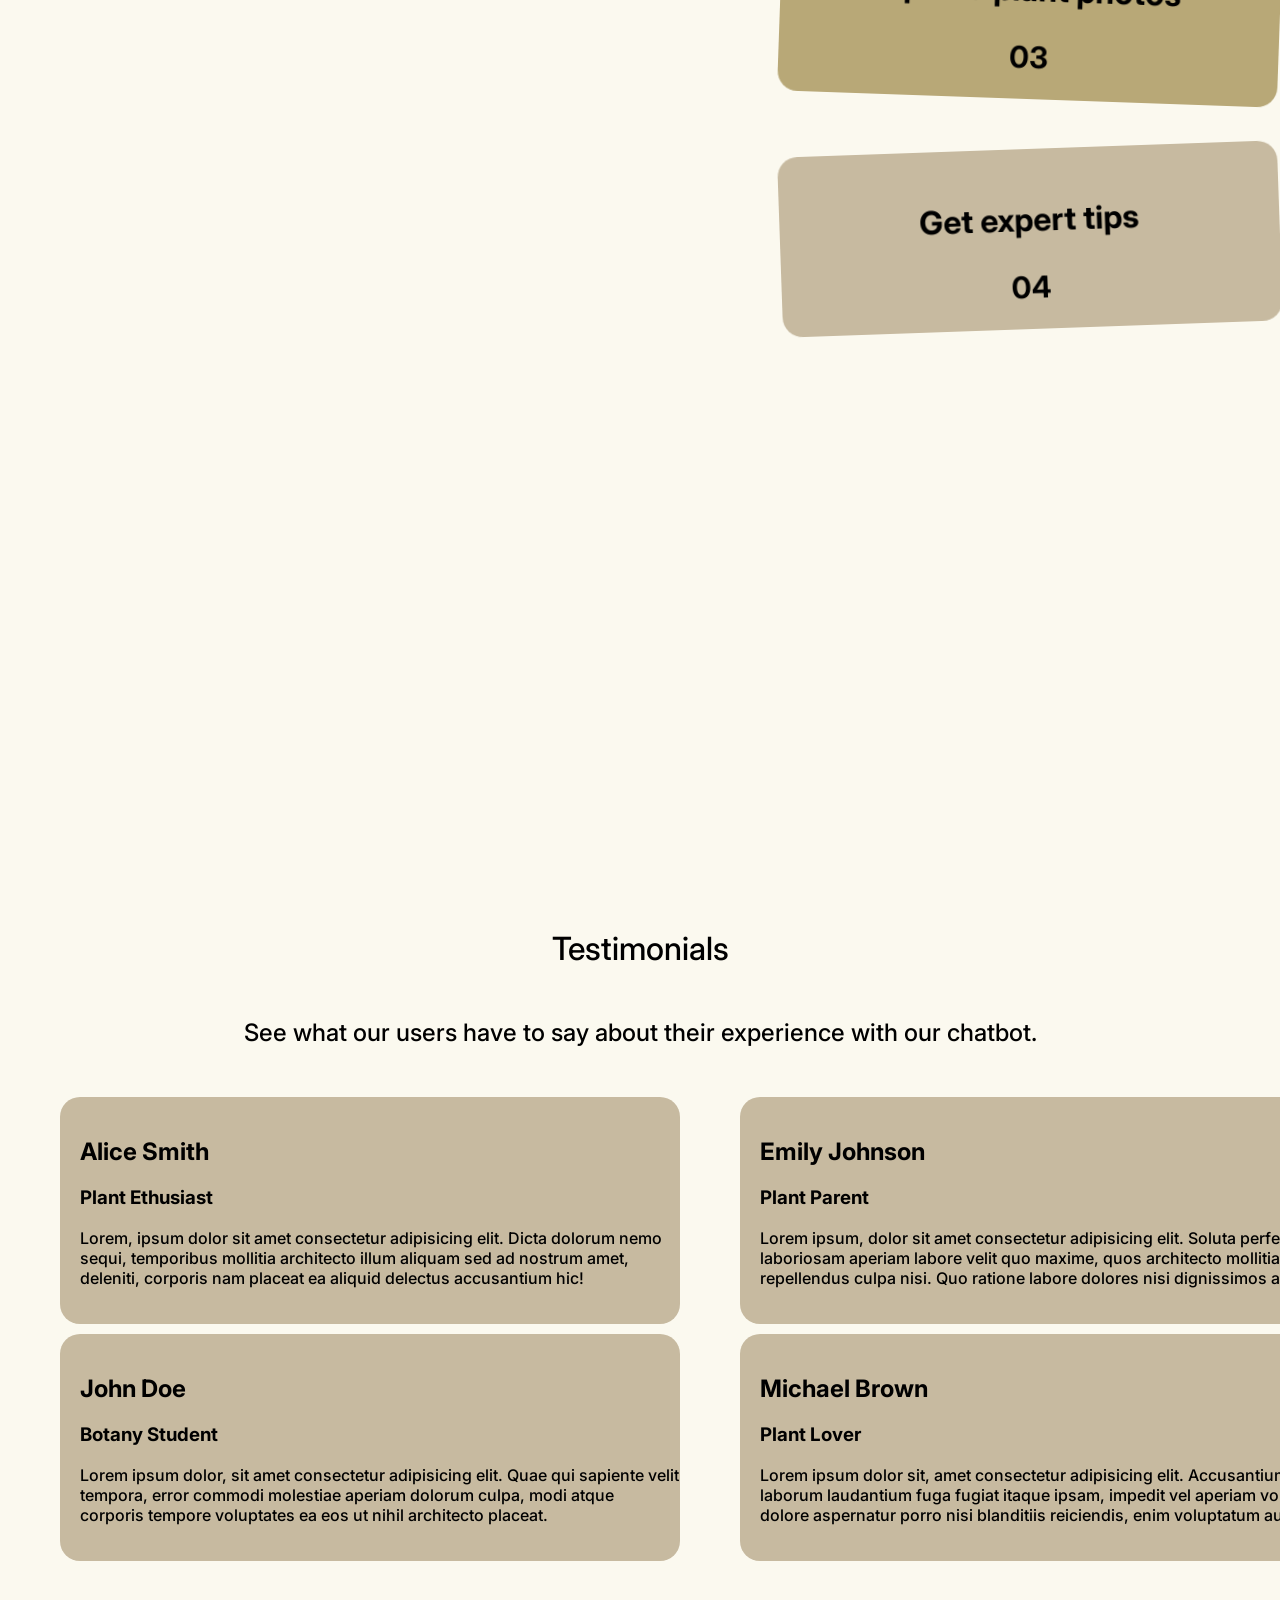
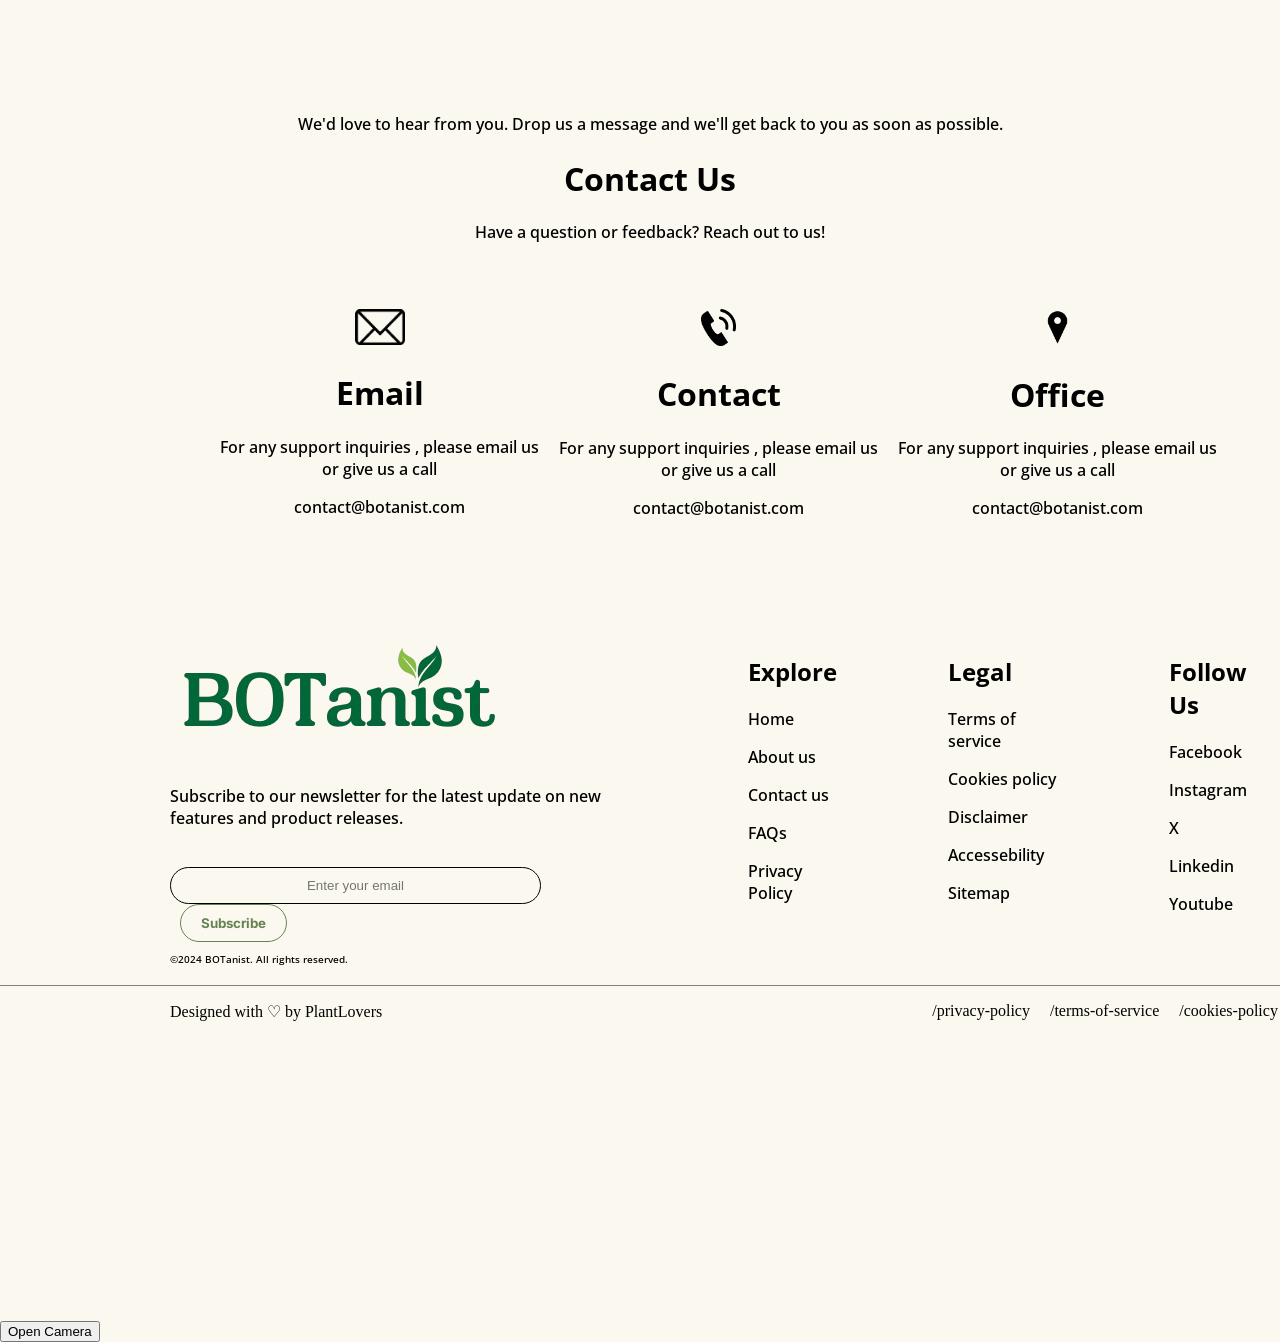
==== commit a1e108c5: "Add files via upload" ====
--- a/main.html
+++ b/main.html
@@ -293,6 +293,15 @@
 </div>
 
 
+<title>Camera Access</title>
+<div>
+  <button id="start-camera">Open Camera</button>
+  <video id="video" width="300" height="300" autoplay></video>
+  <canvas id="canvas" style="display:none;"></canvas>
+  <button id="take-photo" style="display:none;">Capture Photo</button>
+</div>
+
+
 
 
 
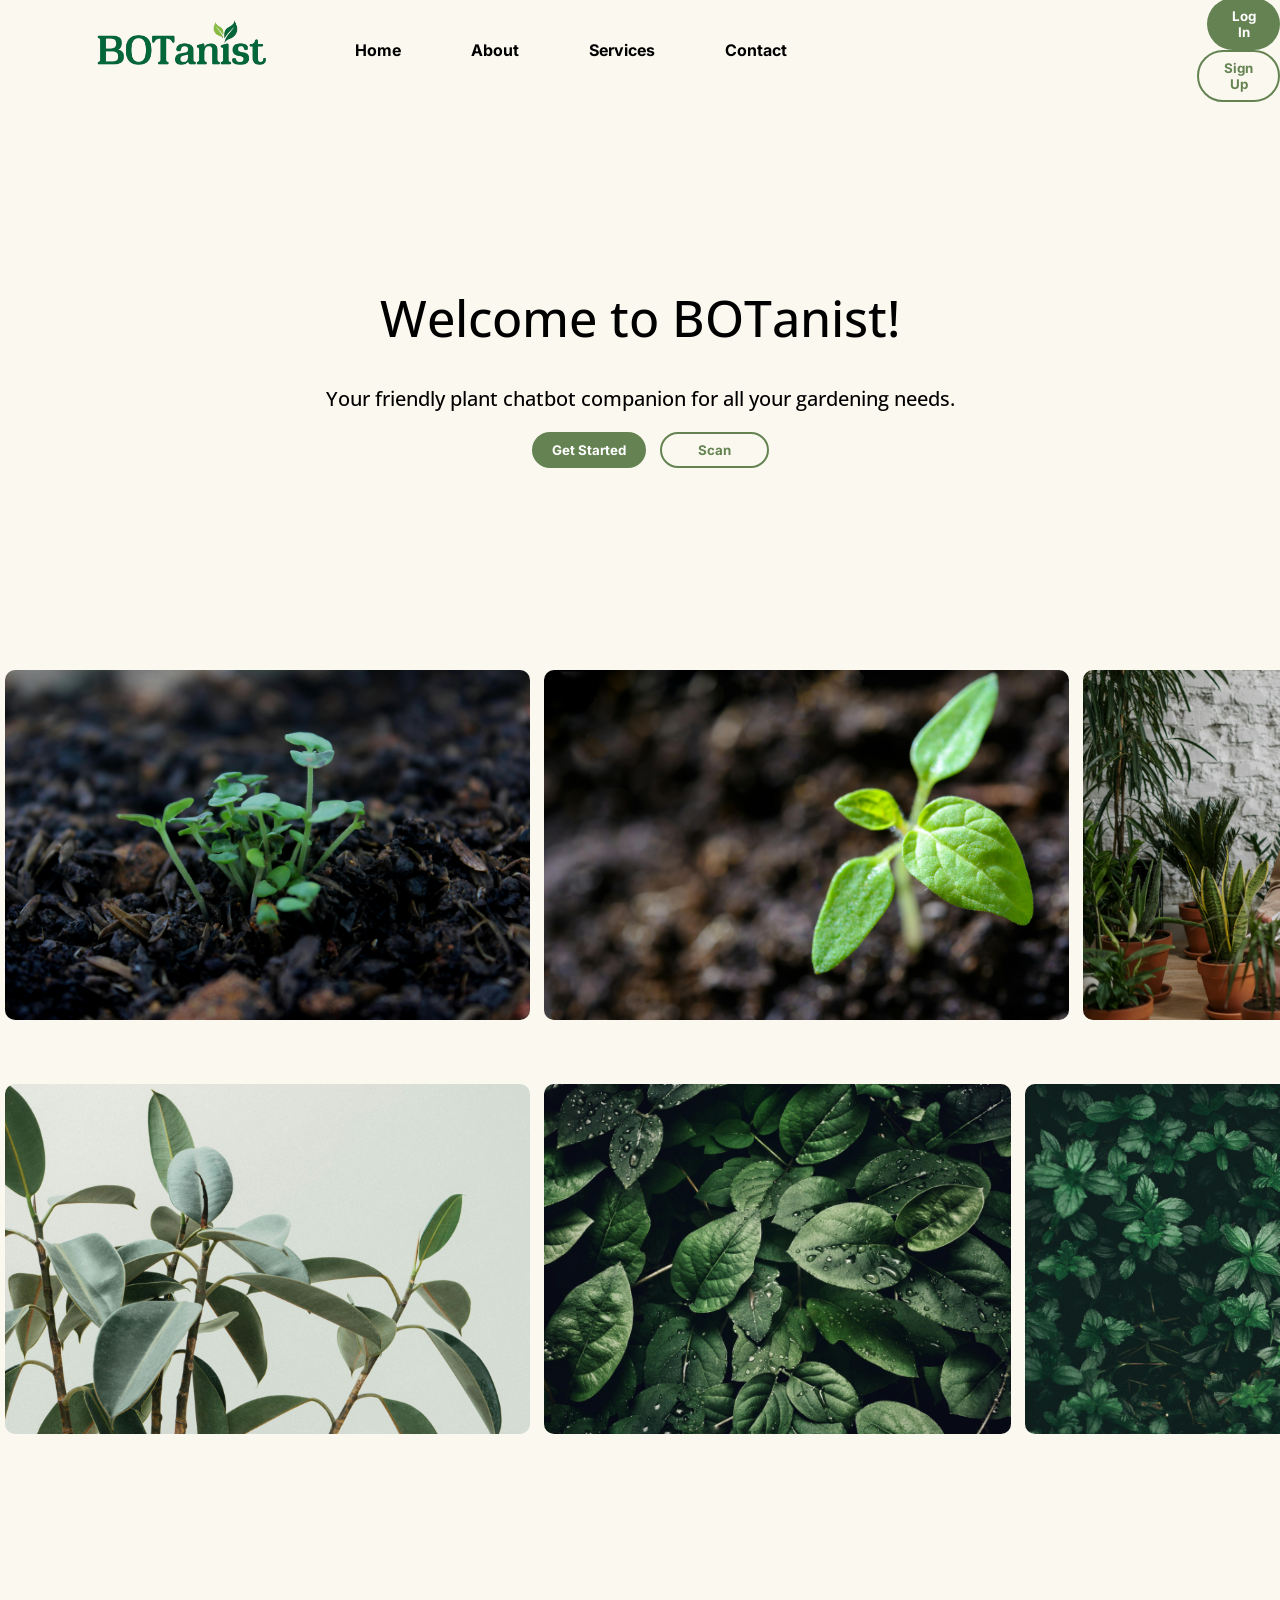
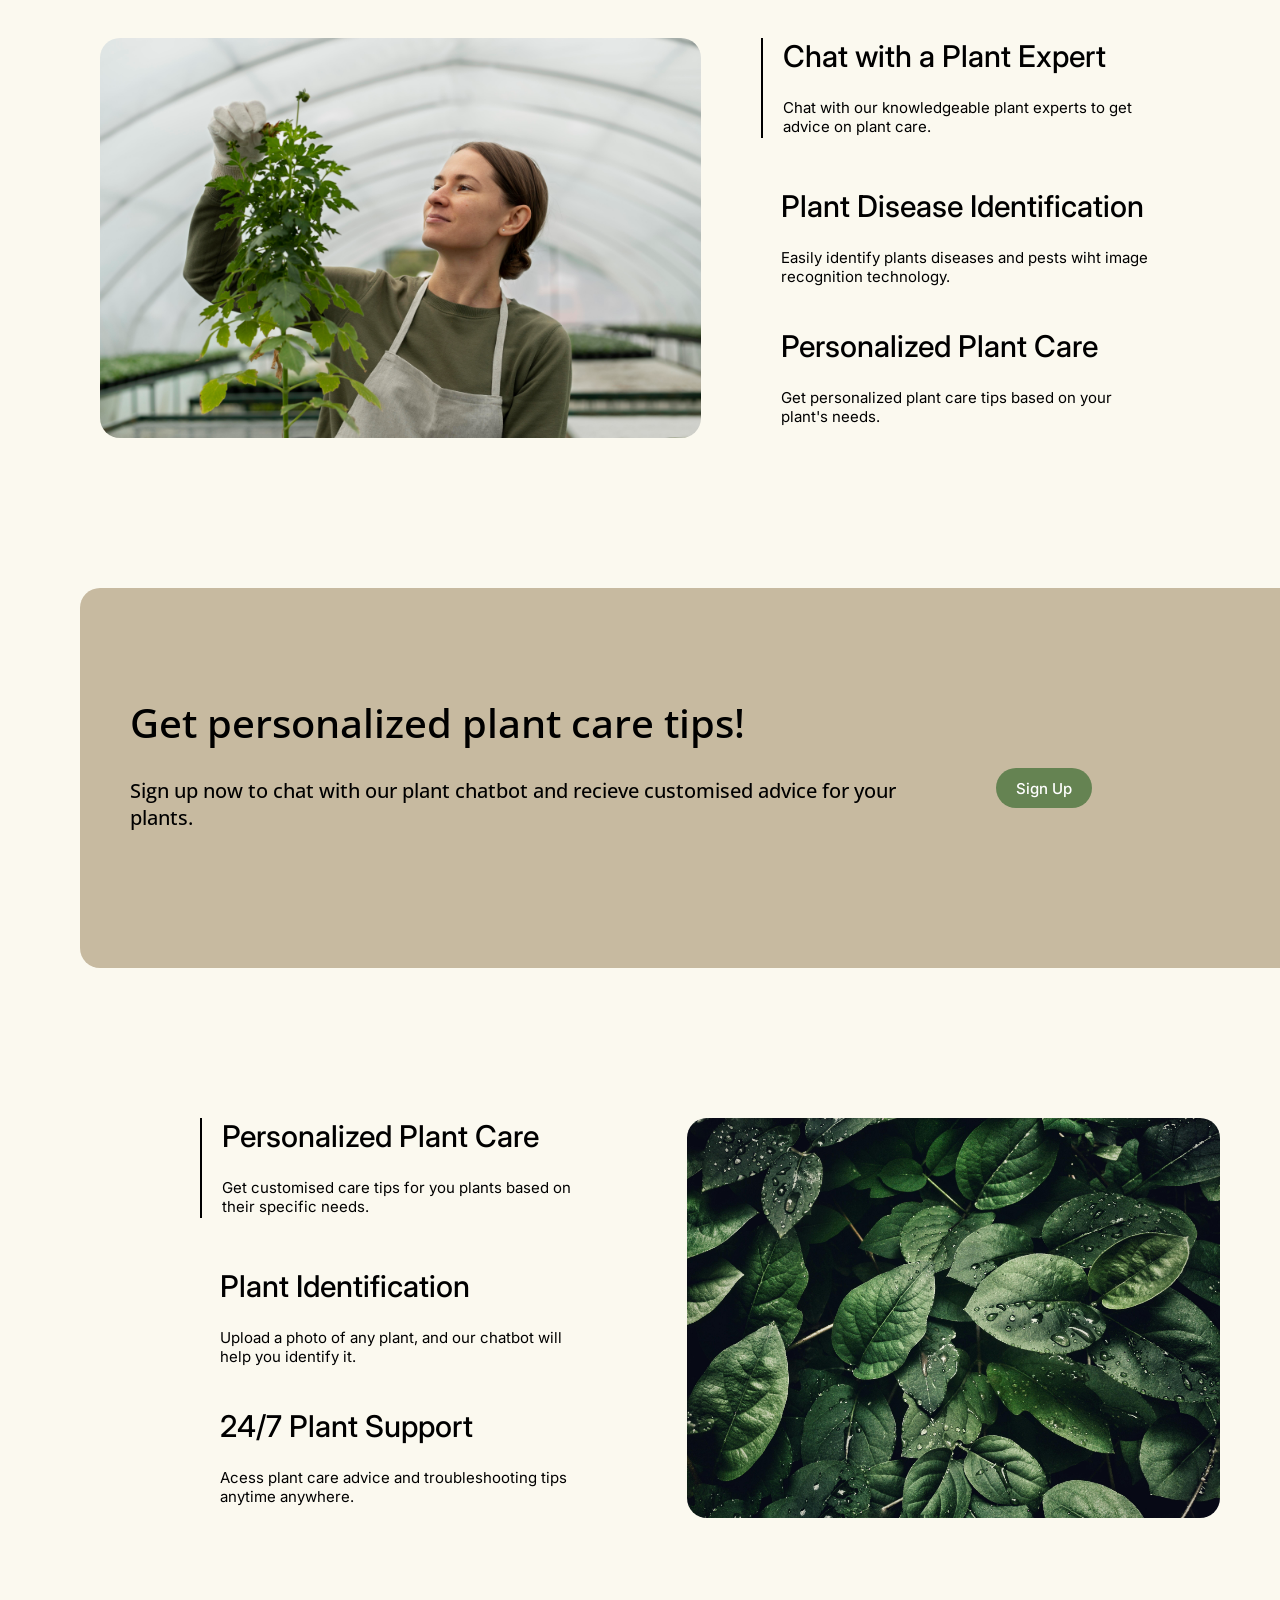
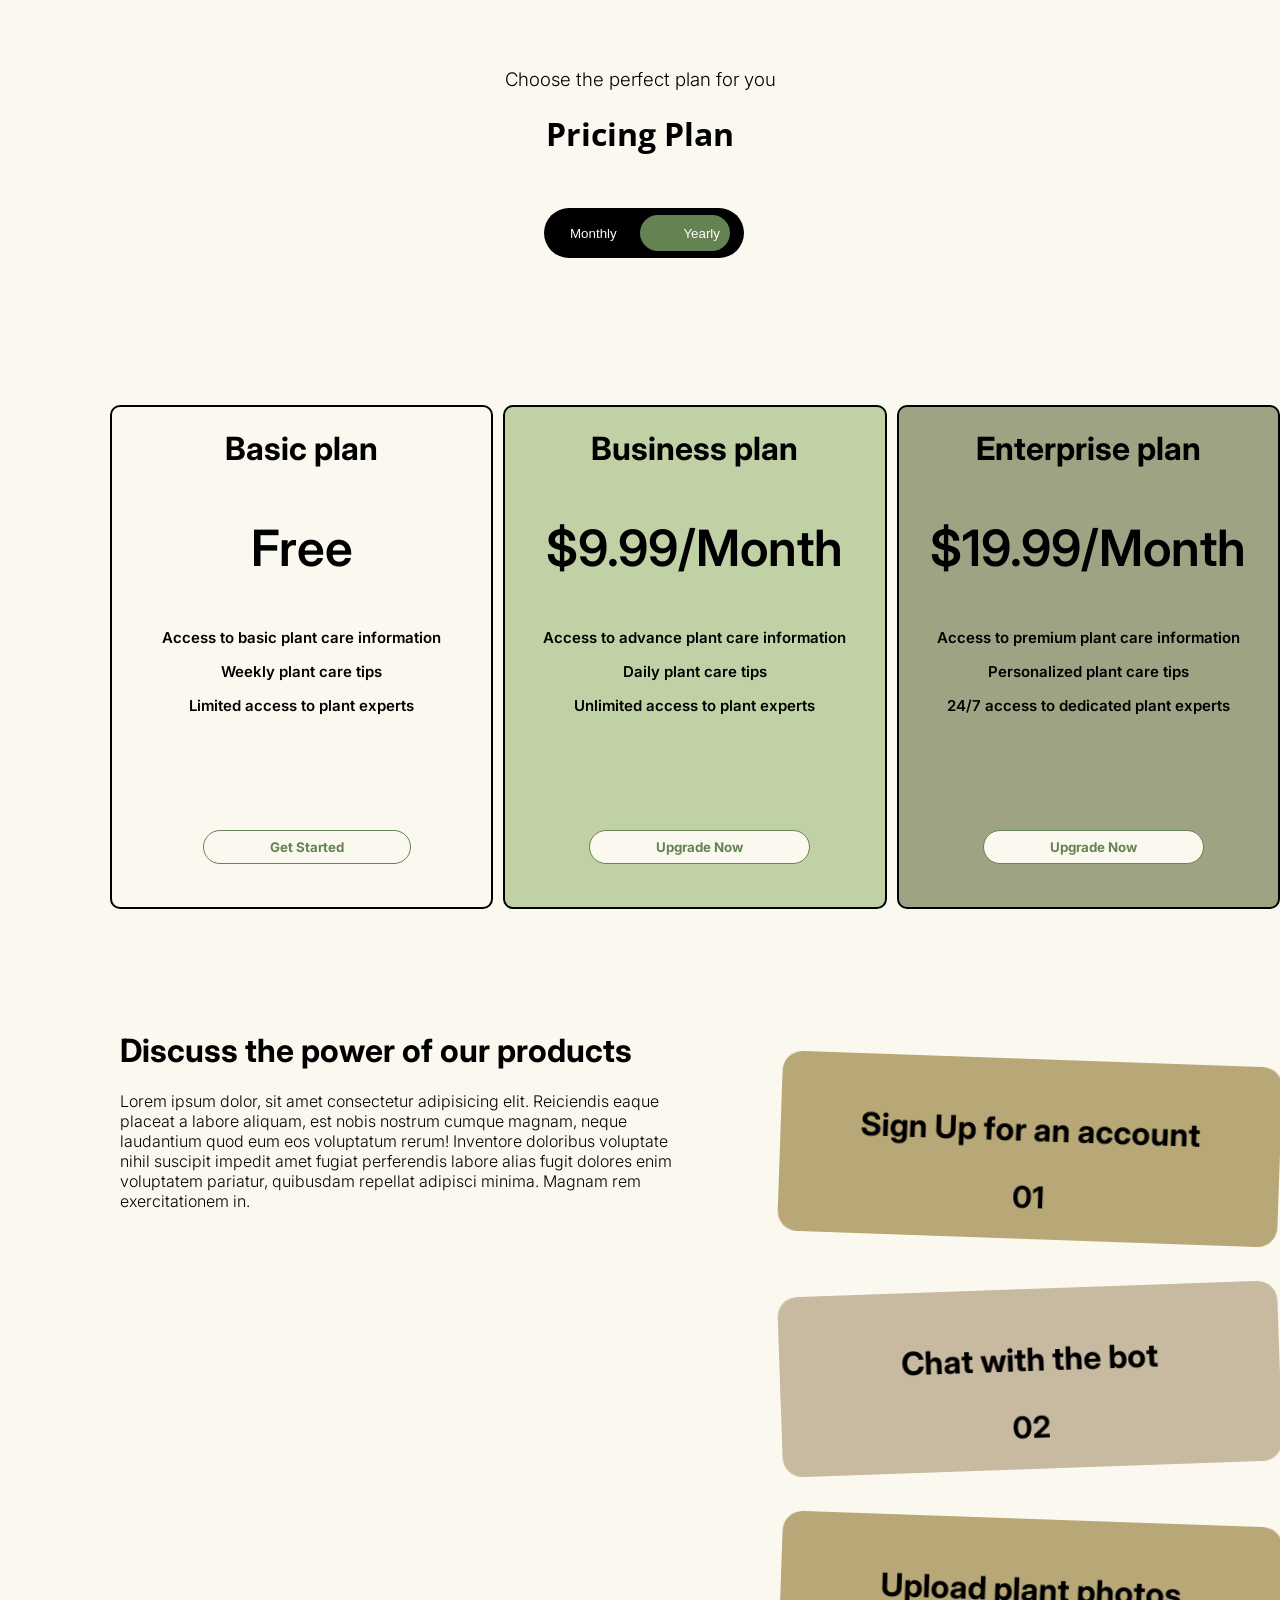
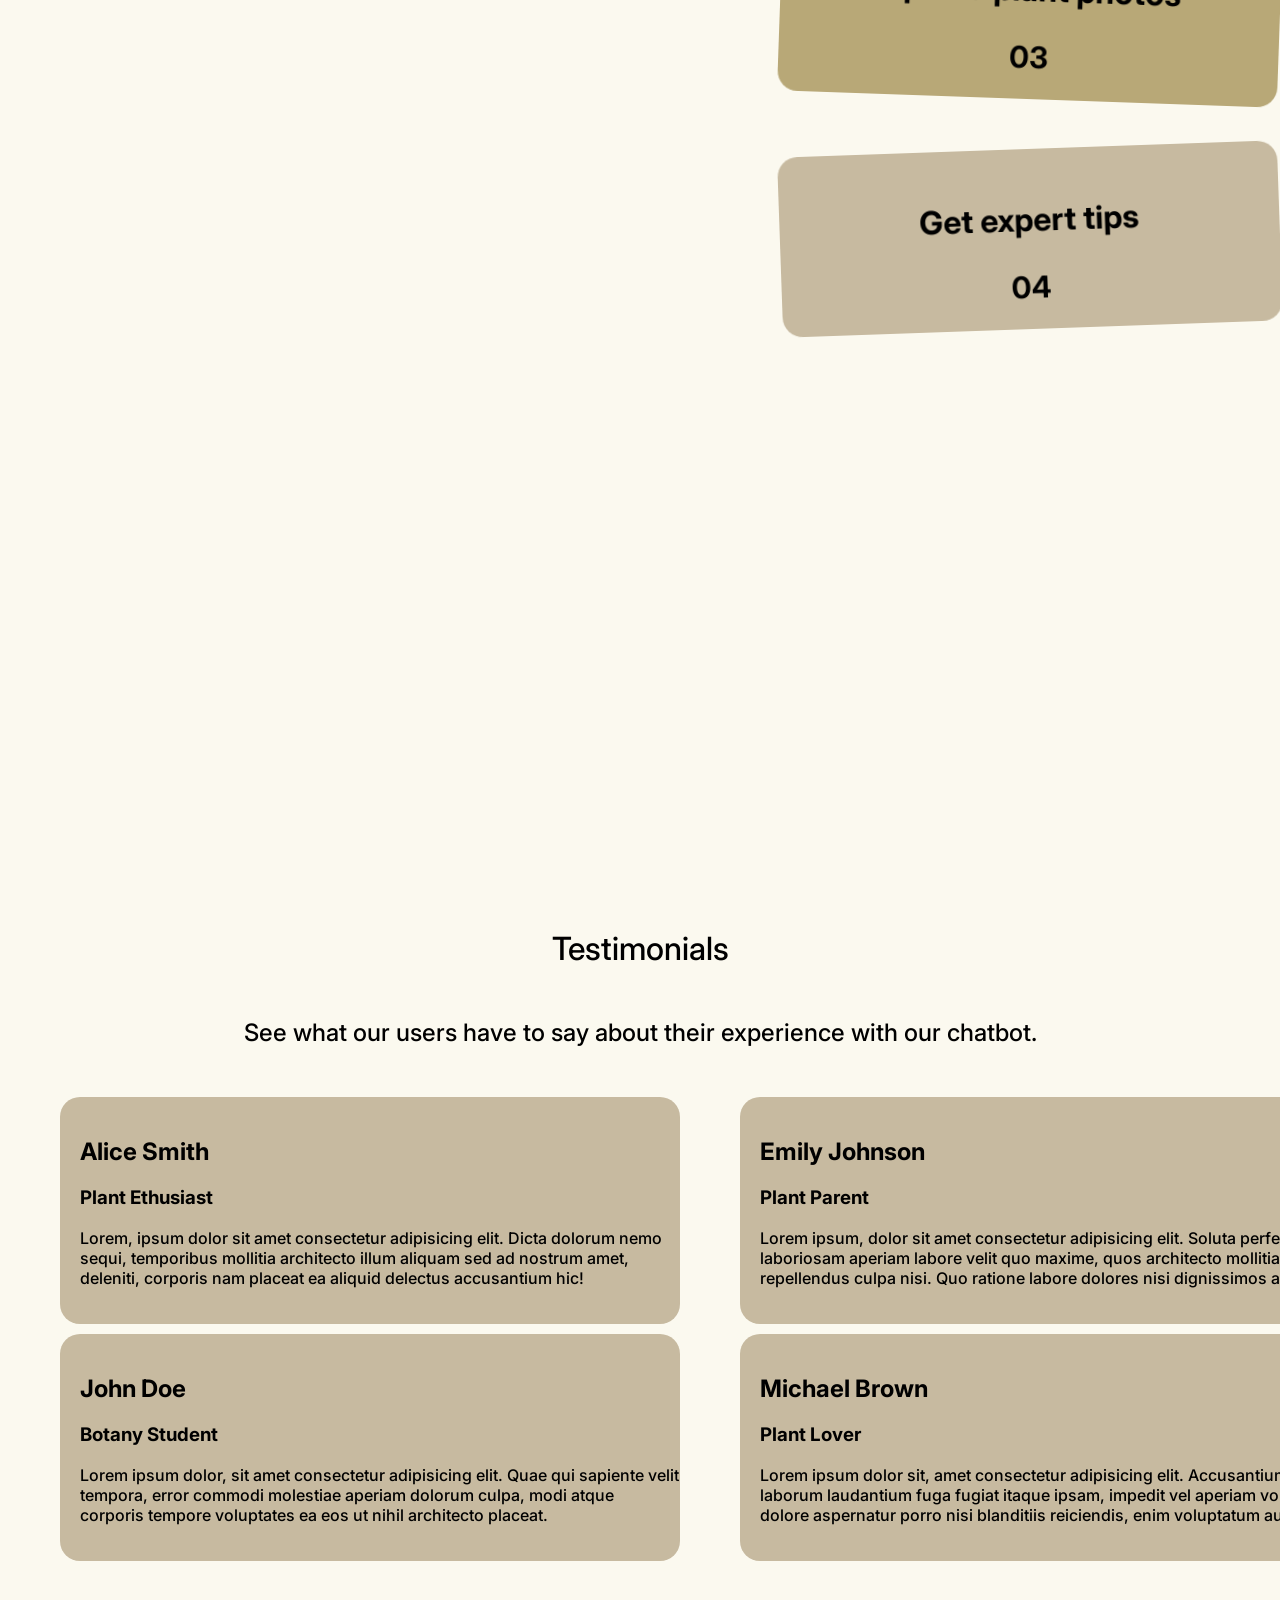
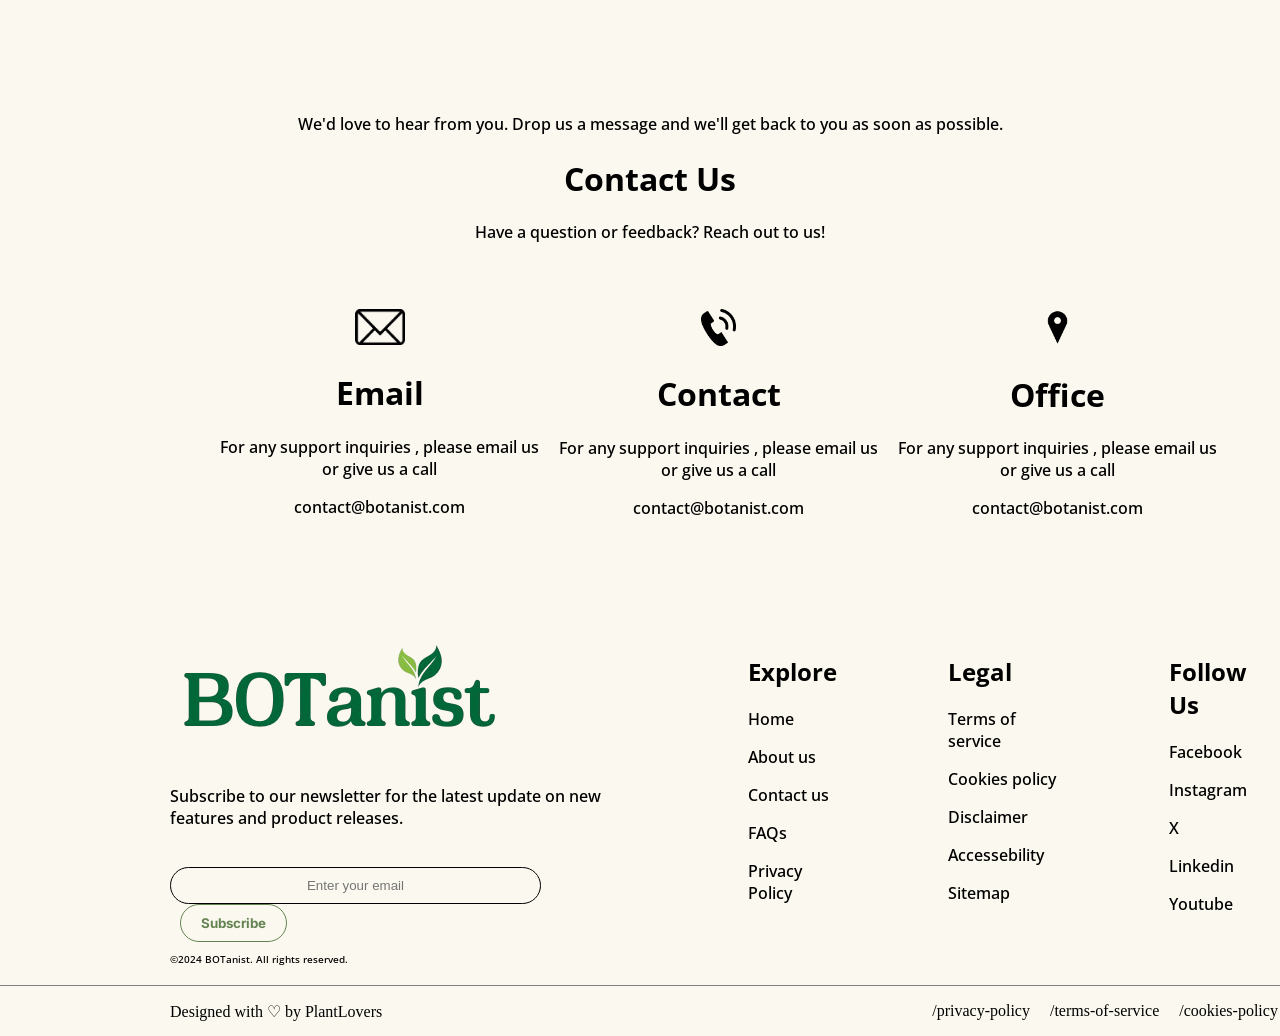
==== commit 911db1e7: "Add files via upload" ====
--- a/main.html
+++ b/main.html
@@ -18,14 +18,22 @@
 <div class="navbar">
     <img src="2-removebg-preview.png" alt="logo">
     <div class="navitems">
+     
         <p>Home</p>
         <p>About</p>
         <p>Services</p>
         <p>Contact</p>
     </div>
   <div class="navbuttons">
-    <button id="login">Log In</button>
-    <button id="signup">Sign Up</button>
+    <a href="login.html">
+      <button id="login">Log In</button>
+    </a>
+    
+    <a href="signup.html">
+      <button id="signup">Sign Up</button>
+    </a>
+    
+    
   </div>
     
     
@@ -34,7 +42,11 @@
     <h1>Welcome to BOTanist!
     <h3>Your friendly plant chatbot companion for all your gardening needs.</h3>
   <button id="getStarted">Get Started</button>
-  <button id="learn">Learn More</button>
+  <!-- <button id="learn">Learn More</button> -->
+   <a href="camera.html">
+    <button id="show-camera">Scan</button>
+   </a>
+  
 </div>
 
 <div class="img">
@@ -116,8 +128,10 @@
 <div class="askSignup">
   <div class="text"> <h1>Get personalized plant care tips!</h1>
     <p>Sign up now to chat with our plant chatbot and recieve customised advice for your <br> plants.</p></div>
- 
+ <a href="signup.html">
   <button>Sign Up</button>
+ </a>
+  
 </div>
 <div class="expert2">
   
@@ -292,19 +306,17 @@
 
 </div>
 
-
-<title>Camera Access</title>
-<div>
-  <button id="start-camera">Open Camera</button>
-  <video id="video" width="300" height="300" autoplay></video>
-  <canvas id="canvas" style="display:none;"></canvas>
-  <button id="take-photo" style="display:none;">Capture Photo</button>
-</div>
-
-
-
-
-
-    
+</div>
+
+
+
+
 </body>
-</html>+</html>
+
+
+
+
+
+
+    
--- a/main.css
+++ b/main.css
@@ -26,6 +26,10 @@
 .navitems p{
     margin-left: 70px;
     cursor: pointer;
+
+}
+.navitems p:hover{
+   text-decoration: underline;
 }
 .navbuttons{
     width:max-content;
@@ -59,6 +63,20 @@
     font-weight: 700;
     font-style: normal;
     cursor: pointer;
+}
+#login:hover {
+    background-color: black; /* Change background color to black on hover */
+}
+#getStarted:hover {
+    background-color: black; /* Change background color to black on hover */
+}
+#signup:hover {
+    color: black; /* Change background color to black on hover */
+    border: 2px solid black;
+}
+#learn:hover {
+    color: black; /* Change background color to black on hover */
+    border: 2px solid black;
 }
 .mainSection{
     /* display: flex; */
@@ -111,6 +129,19 @@
     font-style: normal;
     cursor: pointer;
 }
+#show-camera{
+    background-color: #fbf9ef;
+    color: #658352;
+    border: 2px solid #658352;
+    padding: 8px 36px;
+    margin-left: 10px;
+    border-radius: 53px;
+    font-family: "Inter", system-ui;
+    font-optical-sizing: auto;
+    font-weight: 700;
+    font-style: normal;
+    cursor: pointer;
+}
 .img{
     overflow: hidden;
     padding: 60px 0;
@@ -129,6 +160,7 @@
    
     animation: 10s slide infinite linear;
 }
+
 .img2-slide{
    
     animation: 10s slide2 infinite linear;
@@ -138,6 +170,7 @@
     margin: 0 5px;
     border-radius: 10px;
     cursor: pointer;
+    
    
 }
 .img2-slide img{
@@ -166,6 +199,7 @@
 }
 .img:hover .img-slide{
     animation-play-state: paused;
+    
     
 }
 .img2:hover .img2-slide{
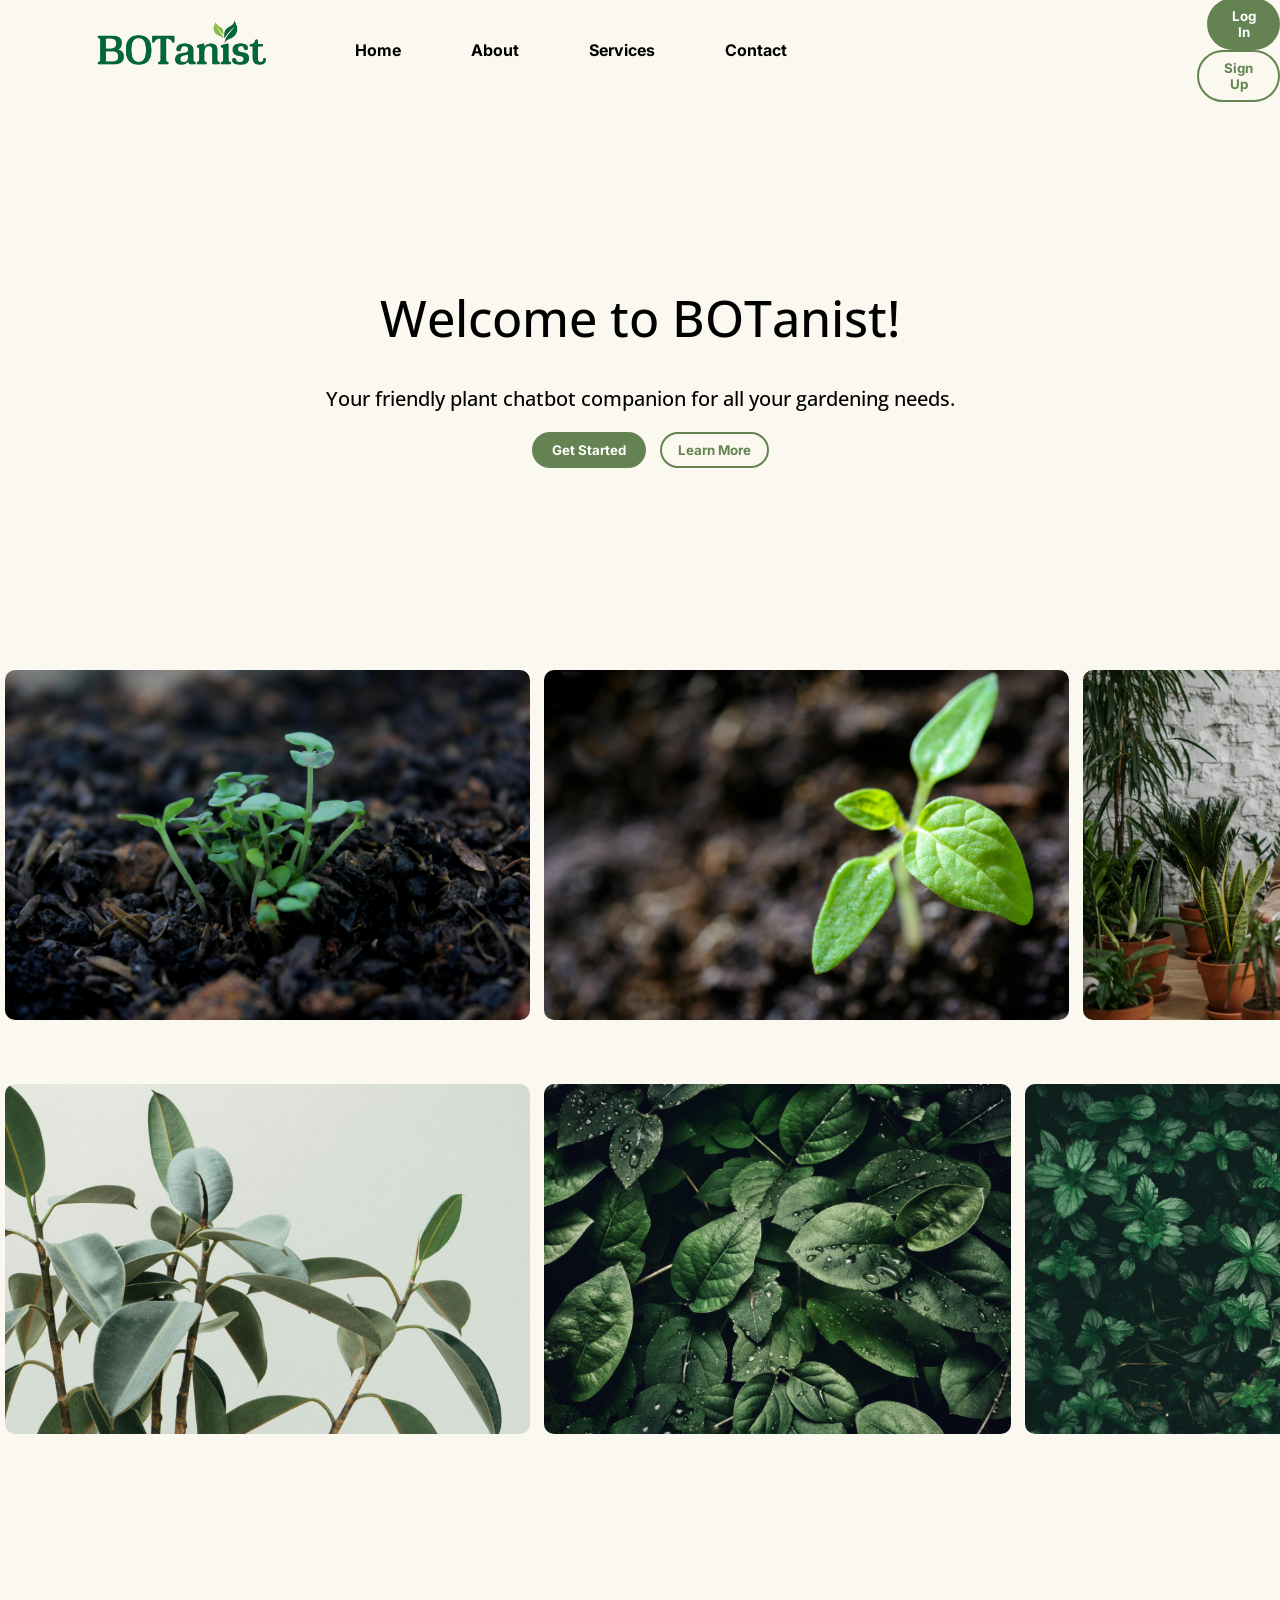
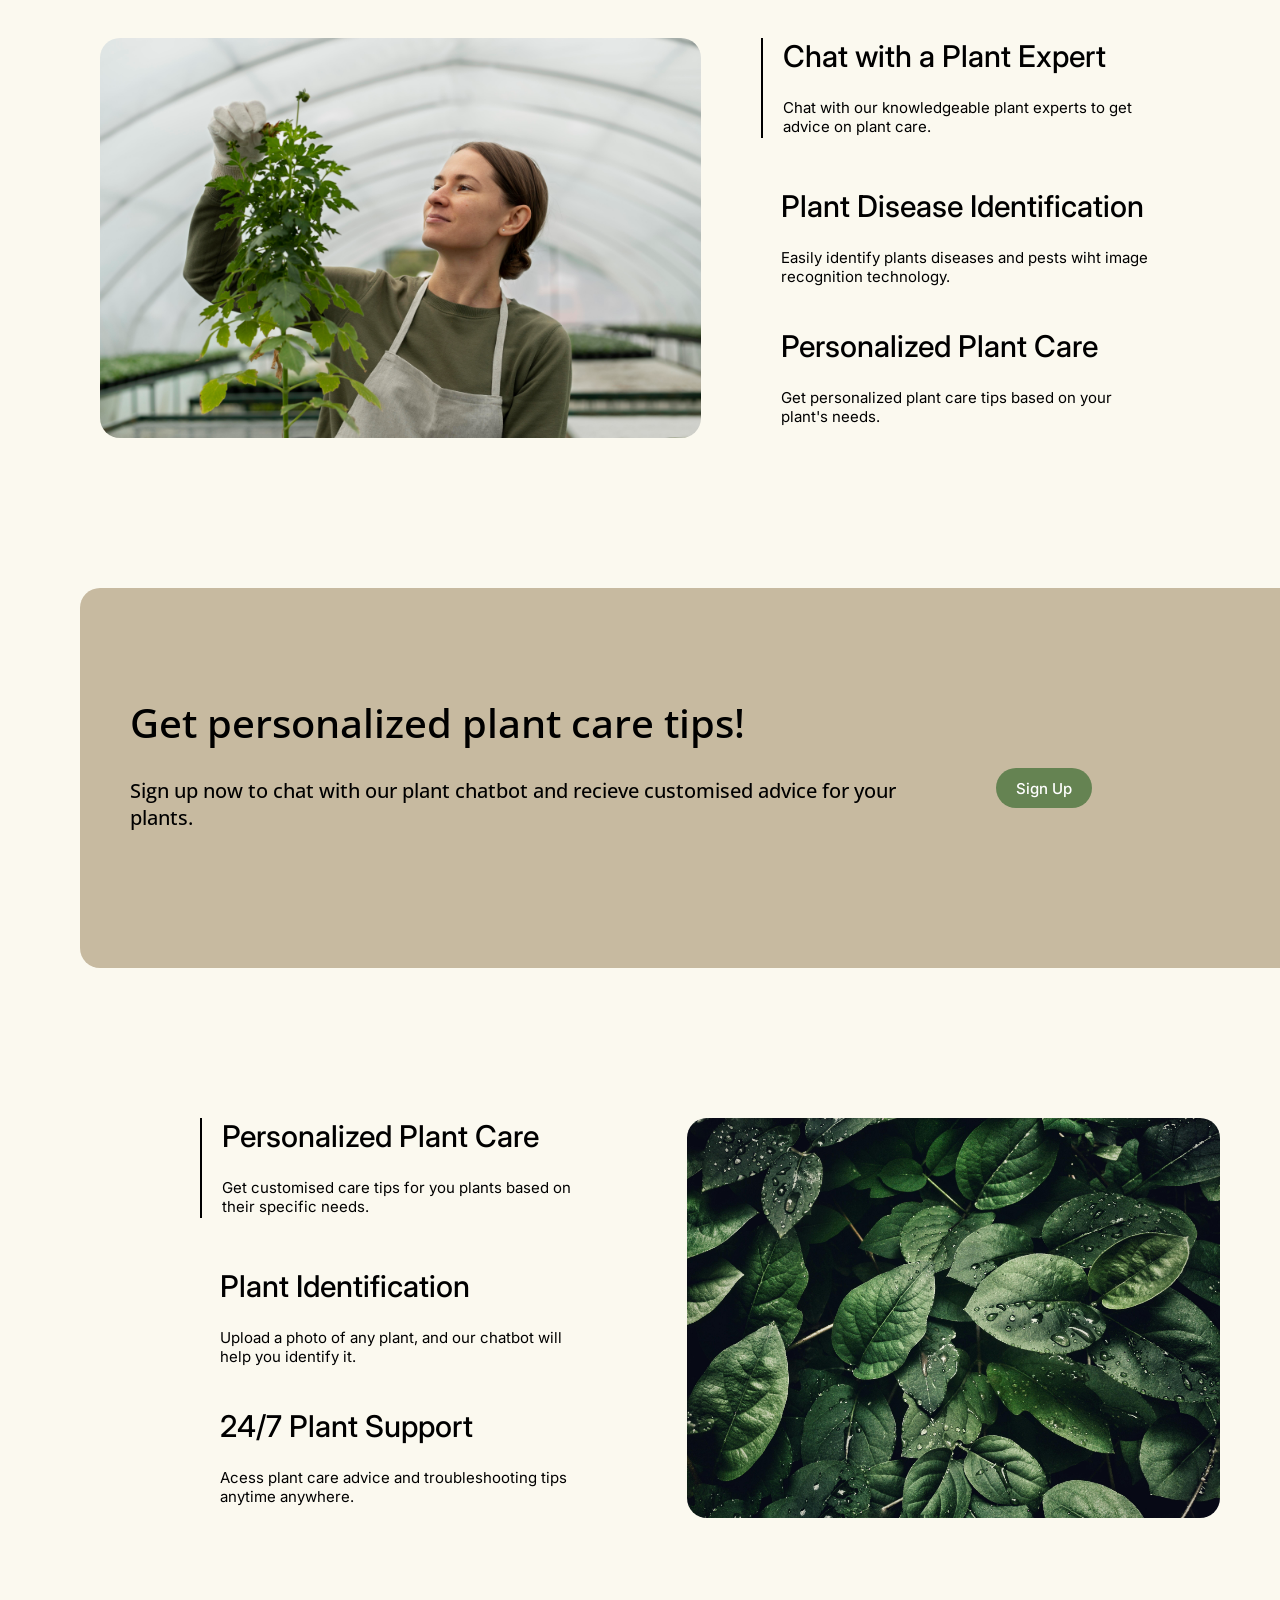
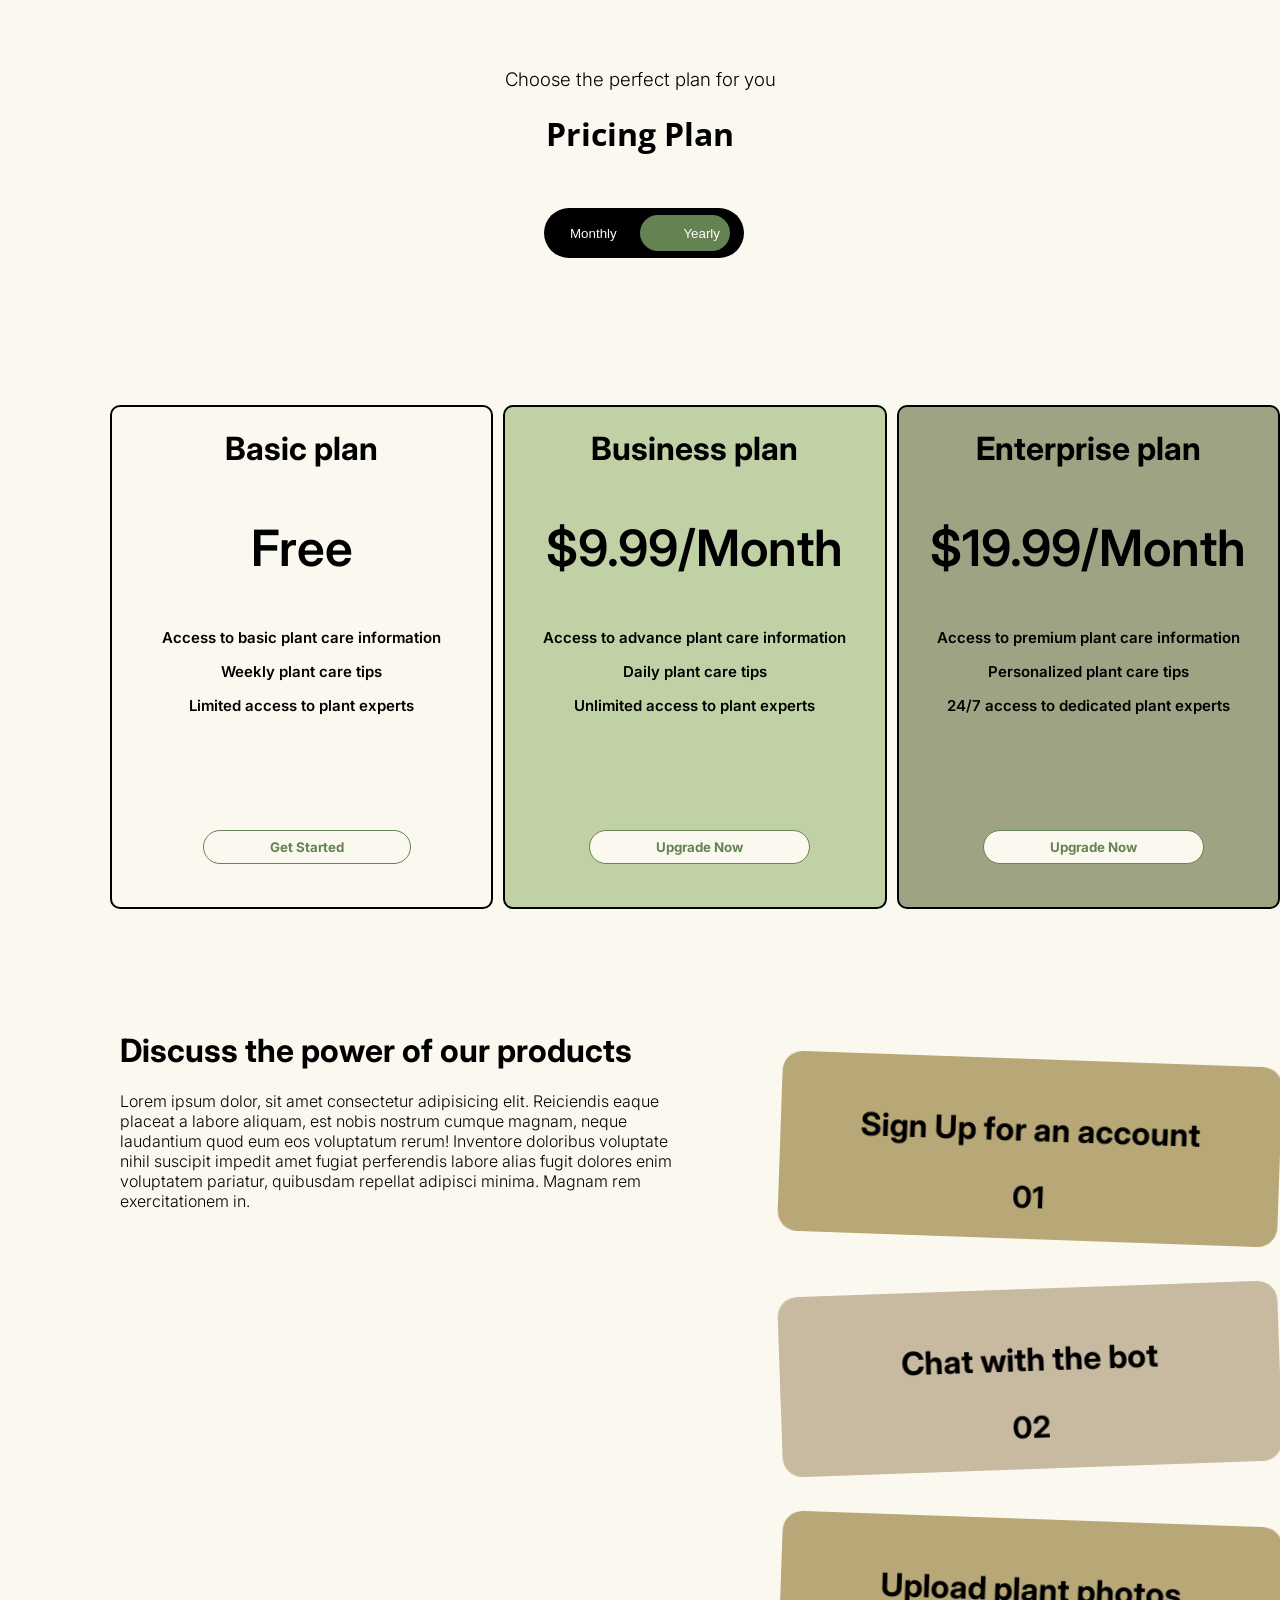
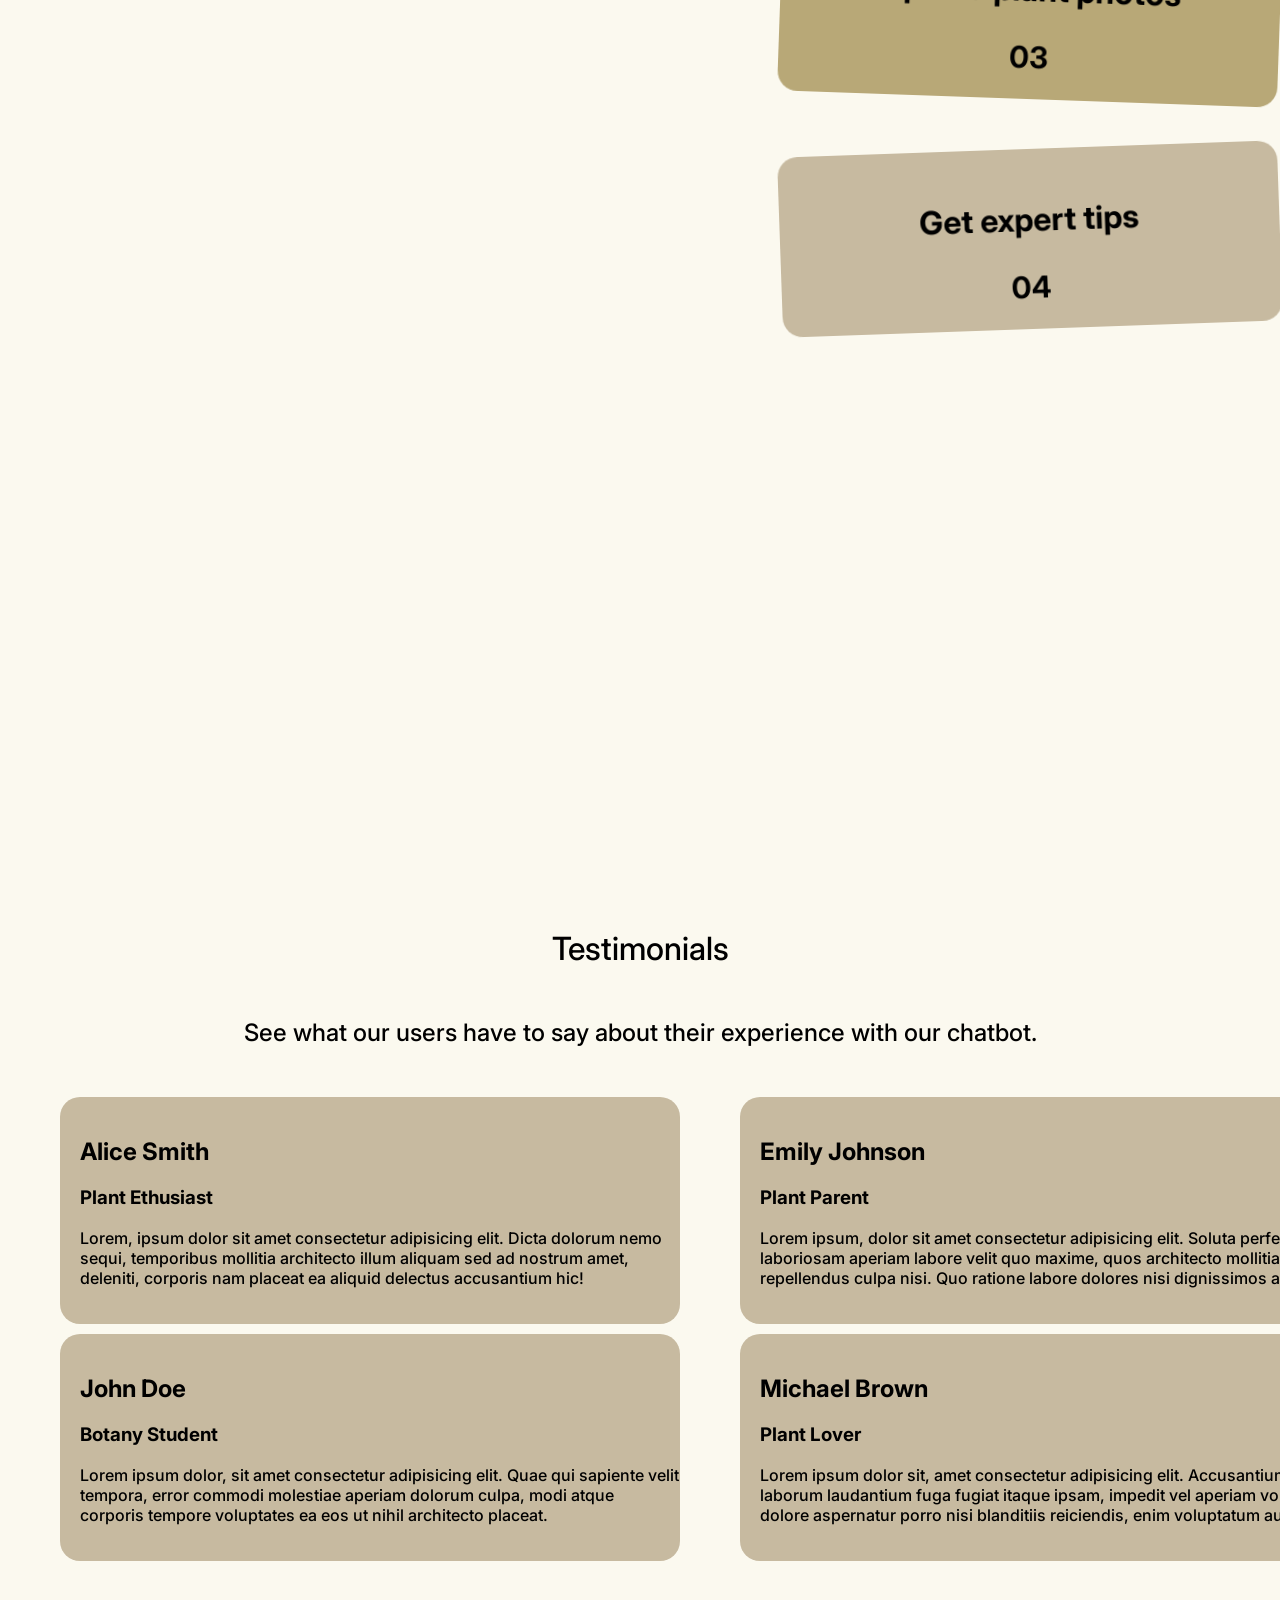
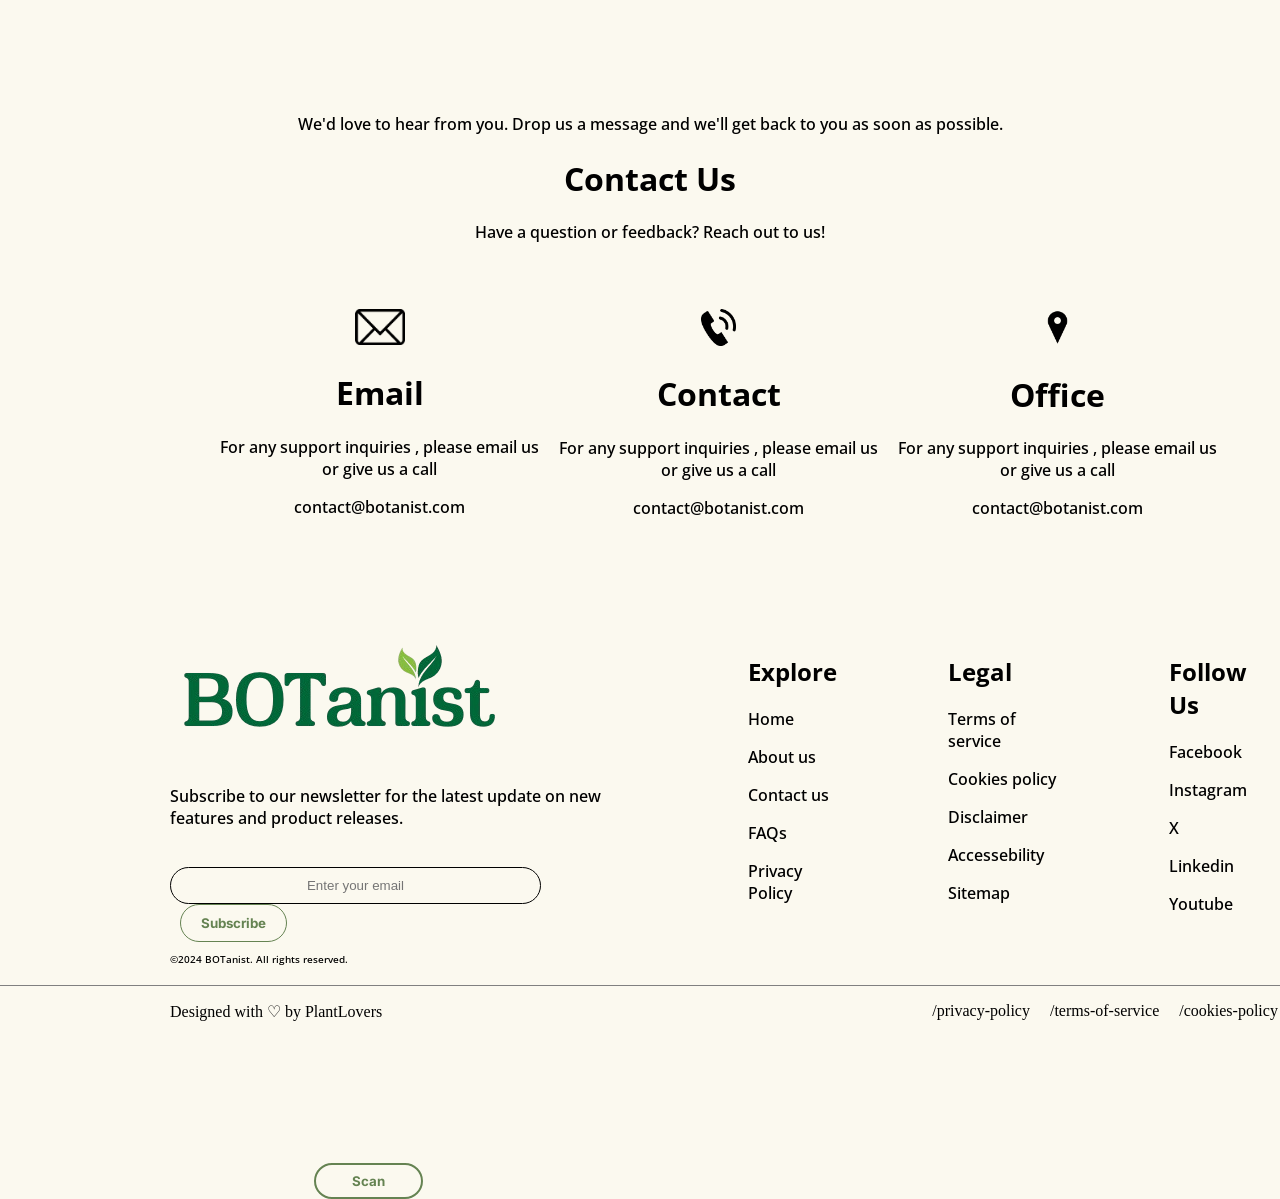
==== commit 22bb04b7: "Add files via upload" ====
--- a/main.html
+++ b/main.html
@@ -29,9 +29,9 @@
       <button id="login">Log In</button>
     </a>
     
-    <a href="signup.html">
+   
       <button id="signup">Sign Up</button>
-    </a>
+    
     
     
   </div>
@@ -43,9 +43,10 @@
     <h3>Your friendly plant chatbot companion for all your gardening needs.</h3>
   <button id="getStarted">Get Started</button>
   <!-- <button id="learn">Learn More</button> -->
-   <a href="camera.html">
-    <button id="show-camera">Scan</button>
-   </a>
+  <button id="learn">Learn More</button>
+   
+    
+   
   
 </div>
 
@@ -307,6 +308,11 @@
 </div>
 
 </div>
+<video src="" id="camera" autoplay></video>
+<button id="show-camera">Scan</button>
+
+
+<script src="main.js"></script>
 
 
 
